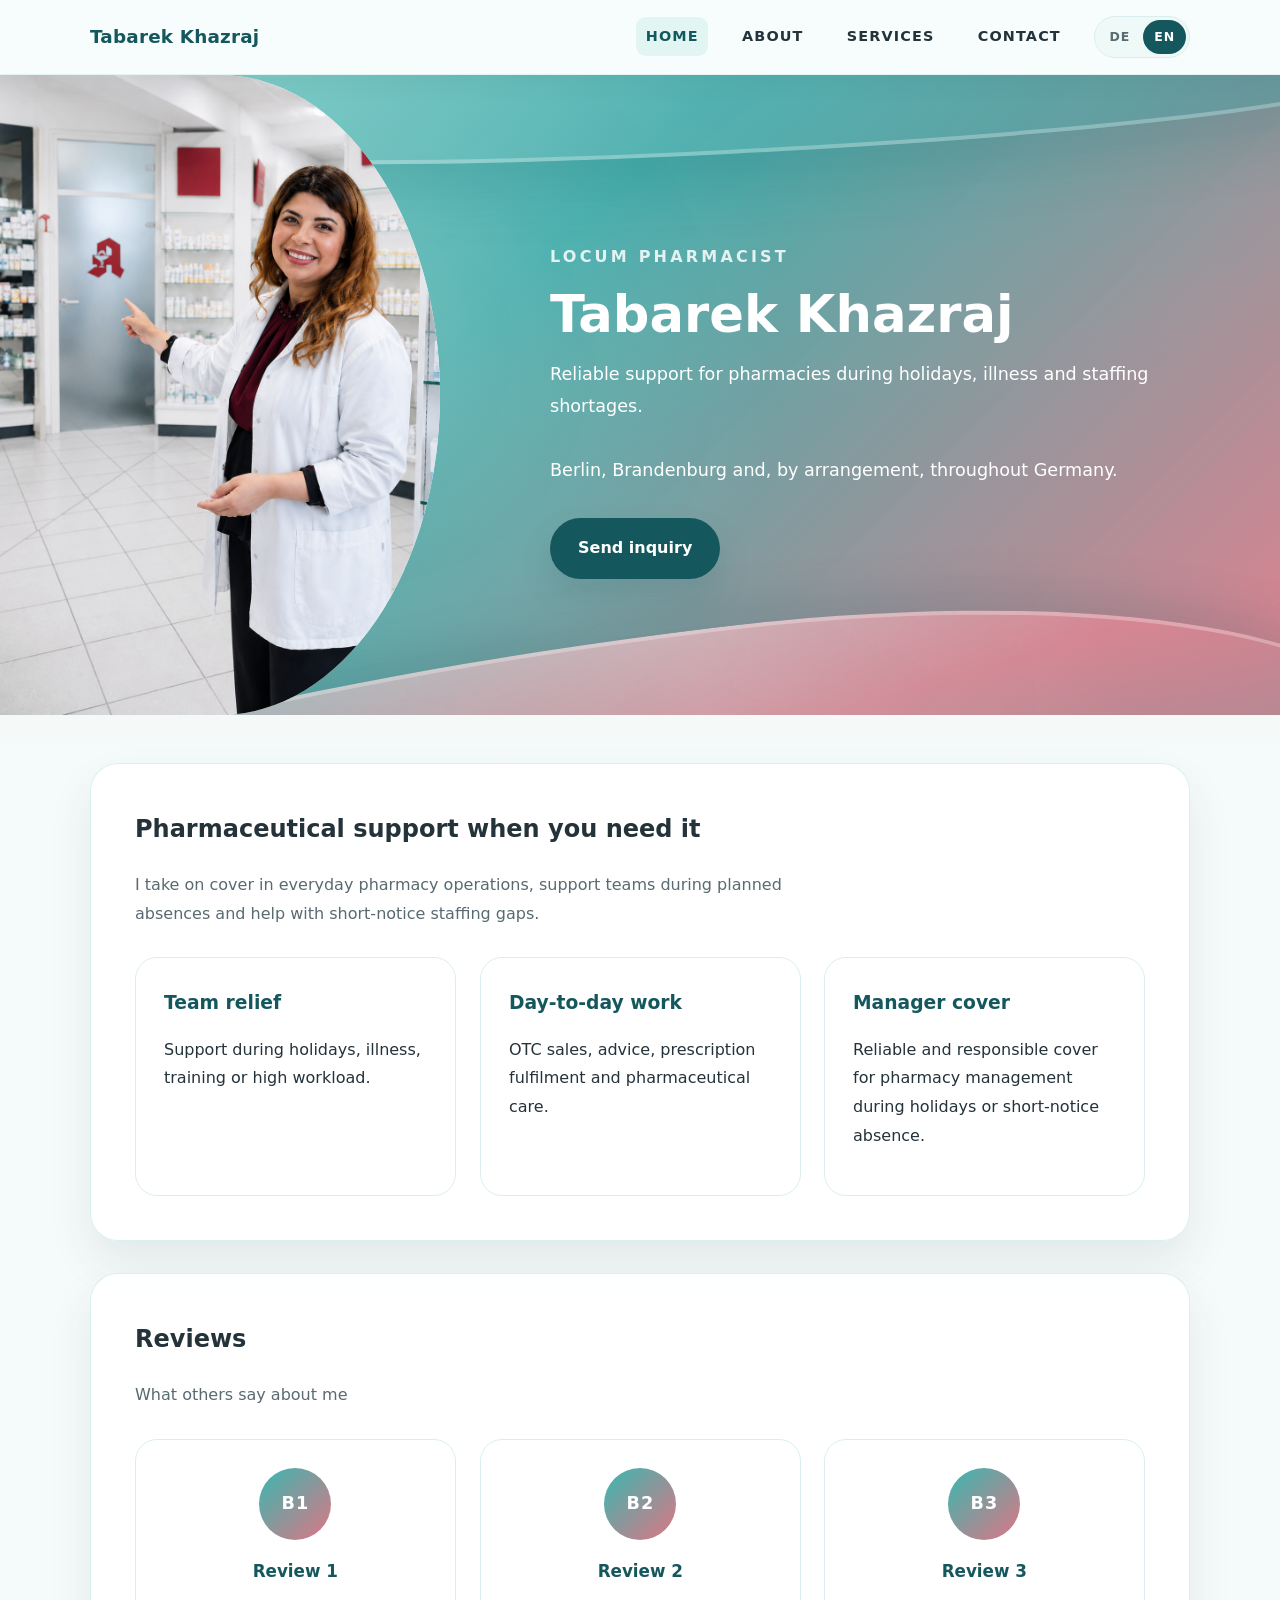
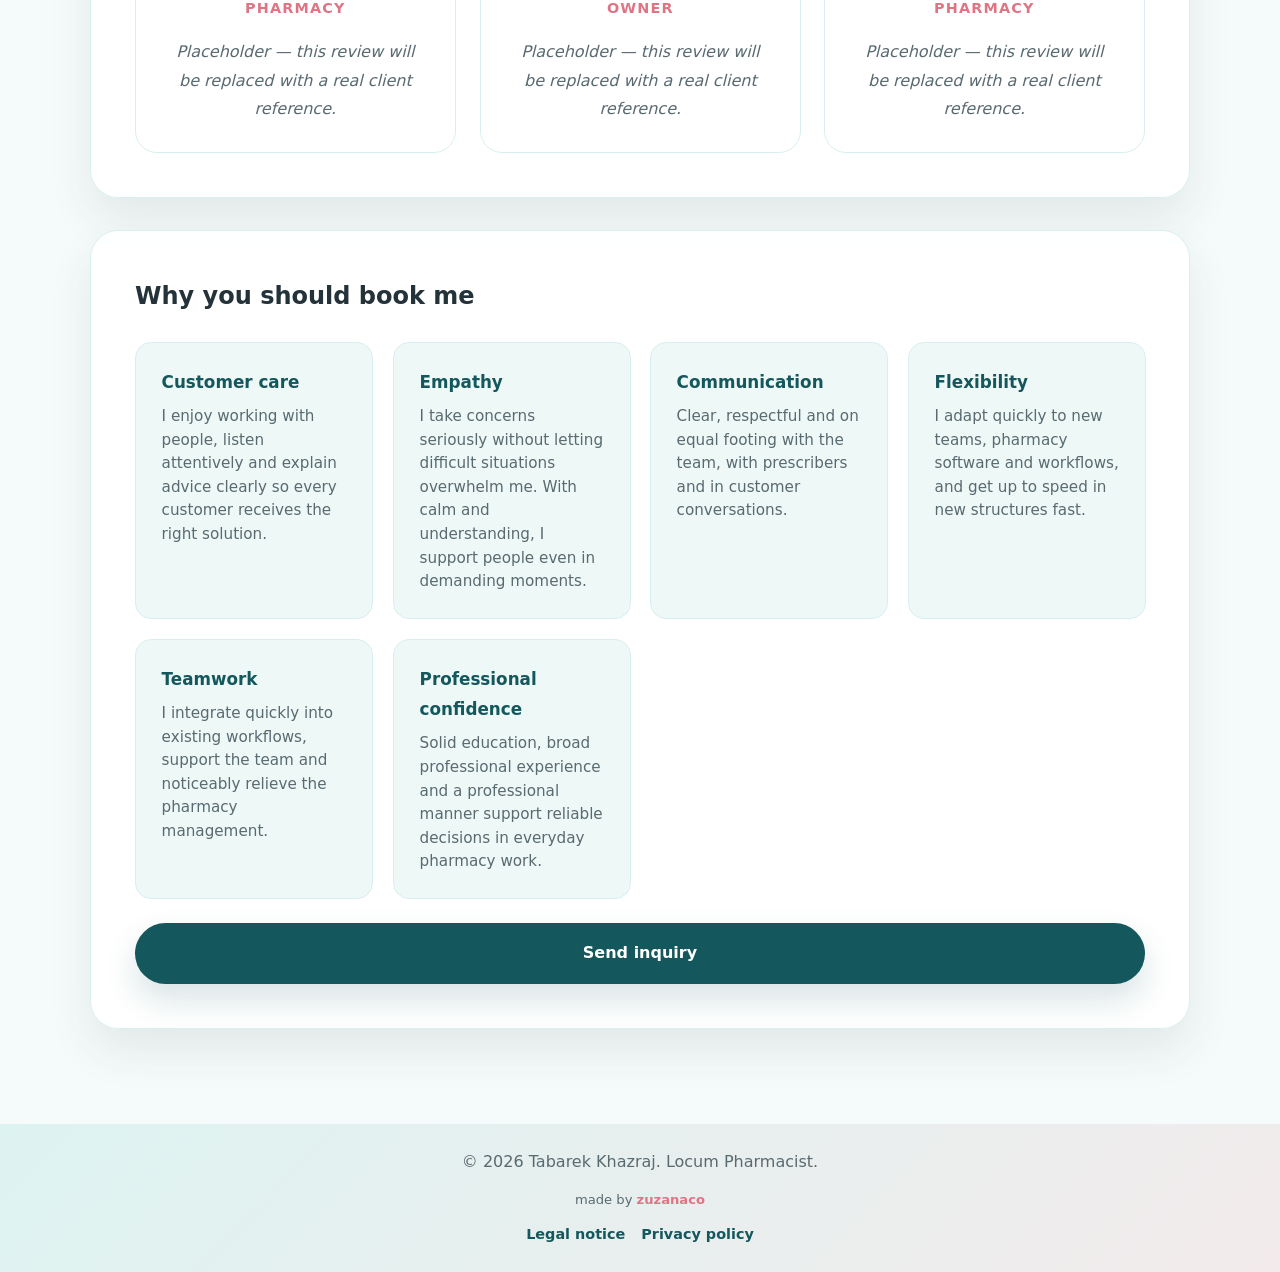
==== index.html @ ab411631 "Animate content and refine services reviews" ====
<!doctype html>
<html lang="de">
  <head>
    <meta charset="utf-8" />
    <meta name="viewport" content="width=device-width,initial-scale=1" />
    <meta
      name="description"
      content="Tabarek Khazraj bietet flexible Vertretungen für Apotheken in Deutschland."
    />
    <title>Tabarek Khazraj — Vertretungs-Apothekerin</title>
    <link rel="stylesheet" href="style.css?v=20260715-review-carousel" />
  </head>
  <body data-page="Home">
    <header class="top-nav">
      <div class="container top-nav__inner">
        <a class="top-nav__brand" href="index.html">Tabarek Khazraj</a>
        <div class="top-nav__menu">
          <input class="top-nav__toggle" type="checkbox" id="site-menu-toggle" />
          <label class="top-nav__menu-button" for="site-menu-toggle" aria-label="Menu">
            <span></span>
            <span></span>
            <span></span>
          </label>
          <div class="top-nav__menu-panel">
            <nav class="top-nav__links" aria-label="Hauptnavigation" data-i18n-attr="aria-label:nav.mainAria">
              <a href="index.html" data-nav="home" aria-current="page" data-i18n="nav.home">Home</a>
              <a href="about.html" data-nav="about" data-i18n="nav.about">Über mich</a>
              <a href="leistungen.html" data-nav="services" data-i18n="nav.services">Leistungen</a>
              <a href="kontakt.html" data-nav="contact" data-i18n="nav.contact">Kontakt</a>
            </nav>
            <div class="lang-switch" role="group" aria-label="Sprache" data-i18n-attr="aria-label:lang.switchAria">
              <button type="button" data-lang="de" aria-pressed="true" data-i18n="lang.de">DE</button>
              <button type="button" data-lang="en" aria-pressed="false" data-i18n="lang.en">EN</button>
            </div>
          </div>
        </div>
      </div>
    </header>

    <header class="hero">
      <figure class="image-slot image-slot--hero">
        <img src="images/talking.png" alt="Tabarek Khazraj" data-i18n-attr="alt:hero.portraitAlt" onerror="this.style.display='none'" />
      </figure>
      <div class="container hero-content">
        <div class="hero-copy">
          <p class="eyebrow" data-i18n="hero.eyebrow">Vertretungsapothekerin</p>
          <h1 data-i18n="hero.title">Tabarek Khazraj</h1>
          <p class="lead" data-i18n="hero.lead">
            Zuverlässige Unterstützung für Apotheken bei Urlaub, Krankheit und
            personellen Engpässen.
          </p>
          <p class="lead" data-i18n="hero.location">Berlin, Brandenburg und nach Vereinbarung deutschlandweit.</p>
          <div class="hero-buttons">
            <a class="button" href="kontakt.html" data-i18n="hero.ctaPrimary">Jetzt anfragen</a>
          </div>
        </div>
      </div>
    </header>

    <section class="container counters" id="counters" aria-label="Kennzahlen" data-i18n-attr="aria-label:counters.label">
      <div class="counter">
        <span class="counter__icon" aria-hidden="true">
          <svg viewBox="0 0 24 24" fill="none" stroke="currentColor" stroke-width="1.6" stroke-linecap="round" stroke-linejoin="round"><circle cx="12" cy="12" r="9"/><path d="M12 7v5l3 2"/></svg>
        </span>
        <span class="counter__value" data-i18n="counters.experienceValue">10+</span>
        <span class="counter__label" data-i18n="counters.experienceLabel">Jahre Berufserfahrung</span>
      </div>
      <div class="counter">
        <span class="counter__icon" aria-hidden="true">
          <svg viewBox="0 0 24 24" fill="none" stroke="currentColor" stroke-width="1.6" stroke-linecap="round" stroke-linejoin="round"><path d="M3 9l1.5-4h15L21 9"/><path d="M3 9v11h18V9"/><path d="M9 9v11"/><path d="M15 9v11"/></svg>
        </span>
        <span class="counter__value" data-i18n="counters.pharmaciesValue">30+</span>
        <span class="counter__label" data-i18n="counters.pharmaciesLabel">Apotheken vertreten</span>
      </div>
      <div class="counter">
        <span class="counter__icon" aria-hidden="true">
          <svg viewBox="0 0 24 24" fill="none" stroke="currentColor" stroke-width="1.6" stroke-linecap="round" stroke-linejoin="round"><path d="M20 14.5A8 8 0 1 1 9.5 4a6 6 0 0 0 10.5 10.5z"/></svg>
        </span>
        <span class="counter__value" data-i18n="counters.emergencyValue">100+</span>
        <span class="counter__label" data-i18n="counters.emergencyLabel">Notdienste</span>
      </div>
      <div class="counter">
        <span class="counter__icon" aria-hidden="true">
          <svg viewBox="0 0 24 24" fill="none" stroke="currentColor" stroke-width="1.6" stroke-linecap="round" stroke-linejoin="round"><circle cx="12" cy="12" r="9"/><path d="M3 12h18"/><path d="M12 3a14 14 0 0 1 0 18"/><path d="M12 3a14 14 0 0 0 0 18"/></svg>
        </span>
        <span class="counter__value" data-i18n="counters.languagesValue">7</span>
        <span class="counter__label" data-i18n="counters.languagesLabel">Sprachen</span>
      </div>
    </section>

    <main>
      <section class="container about" id="profil">
        <h2 data-i18n="about.title">Pharmazeutische Unterstützung, wenn sie gebraucht wird</h2>
        <p class="intro-text" data-i18n="about.intro">
          Ich übernehme Vertretungen im Apothekenalltag, unterstütze Teams bei
          planbaren Abwesenheiten und helfe bei kurzfristigen Engpässen.
        </p>
        <div class="grid">
          <article>
            <h3 data-i18n="about.card1Title">Teamentlastung</h3>
            <p data-i18n="about.card1Body">Unterstützung bei Urlaub, Krankheit, Fortbildung oder hoher Auslastung.</p>
          </article>
          <article>
            <h3 data-i18n="about.card2Title">Tagesgeschäft</h3>
            <p data-i18n="about.card2Body">Handverkauf, Beratung, Rezeptbelieferung und pharmazeutische Betreuung.</p>
          </article>
          <article>
            <h3 data-i18n="about.card3Title">Chefvertretung</h3>
            <p data-i18n="about.card3Body">Zuverlässige und verantwortungsvolle Übernahme der Apothekenleitung bei Urlaub oder kurzfristiger Abwesenheit.</p>
          </article>
        </div>
      </section>

      <section class="container section" id="bewertungen">
        <h2 data-i18n="reviews.title">Bewertungen</h2>
        <p class="intro-text" data-i18n="reviews.lead">Was andere über mich sagen</p>
        <div class="reviews-carousel" data-review-carousel>
          <button class="review-arrow review-arrow--previous" type="button" data-review-previous hidden aria-label="Vorherige Bewertungen" data-i18n-attr="aria-label:reviews.previousAria">&#8592;</button>
          <div class="testimonials-grid" data-review-track role="region" tabindex="0" aria-label="Bewertungen" data-i18n-attr="aria-label:reviews.title">
            <article class="testimonial-card">
              <div class="testimonial-avatar" aria-hidden="true">B1</div>
              <h3 class="testimonial-meta" data-i18n="reviews.b1Name">Bewertung 1</h3>
              <p class="testimonial-role" data-i18n="reviews.b1Role">Apotheke</p>
              <p class="testimonial-quote" data-i18n="reviews.b1Quote">
                Platzhalter — diese Bewertung wird noch durch eine echte
                Kundenreferenz ersetzt.
              </p>
            </article>
            <article class="testimonial-card">
              <div class="testimonial-avatar" aria-hidden="true">B2</div>
              <h3 class="testimonial-meta" data-i18n="reviews.b2Name">Bewertung 2</h3>
              <p class="testimonial-role" data-i18n="reviews.b2Role">Inhaber*in</p>
              <p class="testimonial-quote" data-i18n="reviews.b2Quote">
                Platzhalter — diese Bewertung wird noch durch eine echte
                Kundenreferenz ersetzt.
              </p>
            </article>
            <article class="testimonial-card">
              <div class="testimonial-avatar" aria-hidden="true">B3</div>
              <h3 class="testimonial-meta" data-i18n="reviews.b3Name">Bewertung 3</h3>
              <p class="testimonial-role" data-i18n="reviews.b3Role">Apotheke</p>
              <p class="testimonial-quote" data-i18n="reviews.b3Quote">
                Platzhalter — diese Bewertung wird noch durch eine echte
                Kundenreferenz ersetzt.
              </p>
            </article>
          </div>
          <button class="review-arrow review-arrow--next" type="button" data-review-next hidden aria-label="Nächste Bewertungen" data-i18n-attr="aria-label:reviews.nextAria">&#8594;</button>
        </div>
      </section>

      <section class="container section why-hire" id="weshalb">
        <h2 data-i18n="why.title">Warum Sie mich buchen sollten</h2>
        <div class="why-grid">
          <article class="why-card">
            <h3 data-i18n="why.card1Title">Kundenorientierung</h3>
            <p data-i18n="why.card1Body">Ich arbeite gerne mit Menschen, höre aufmerksam zu und berate verständlich, damit jede Kundin und jeder Kunde die passende Lösung erhält.</p>
          </article>
          <article class="why-card">
            <h3 data-i18n="why.card2Title">Empathie</h3>
            <p data-i18n="why.card2Body">Ich nehme Sorgen ernst, ohne mich von schwierigen Situationen vereinnahmen zu lassen. Mit Ruhe und Verständnis begleite ich Menschen auch in anspruchsvollen Situationen.</p>
          </article>
          <article class="why-card">
            <h3 data-i18n="why.card3Title">Kommunikation</h3>
            <p data-i18n="why.card3Body">Klar, respektvoll und auf Augenhöhe – im Team, gegenüber Ärztinnen und Ärzten sowie im Kundengespräch.</p>
          </article>
          <article class="why-card">
            <h3 data-i18n="why.card4Title">Flexibilität</h3>
            <p data-i18n="why.card4Body">Ich passe mich schnell an neue Teams, Warenwirtschaftssysteme und Arbeitsabläufe an und arbeite mich zügig in neue Strukturen ein.</p>
          </article>
          <article class="why-card">
            <h3 data-i18n="why.card5Title">Teamarbeit</h3>
            <p data-i18n="why.card5Body">Ich füge mich schnell in bestehende Abläufe ein, unterstütze das Team und entlaste die Apothekenleitung spürbar.</p>
          </article>
          <article class="why-card">
            <h3 data-i18n="why.card6Title">Fachliche Sicherheit</h3>
            <p data-i18n="why.card6Body">Fundierte Ausbildung, breite Berufserfahrung und professionelles Auftreten sorgen für verlässliche Entscheidungen im Apothekenalltag.</p>
          </article>
        </div>
        <a class="button" href="kontakt.html" data-i18n="why.cta">Anfrage senden</a>
      </section>
    </main>

    <footer class="footer">
      <div class="container footer-content">
        <p data-i18n="footer.copy">&copy; 2026 Tabarek Khazraj. Vertretungs-Apothekerin.</p>
        <p class="footer-credit">made by <a href="https://zuzanaco.com" target="_blank" rel="noopener">zuzanaco</a></p>
        <nav class="footer-links" aria-label="Rechtliches">
          <a href="impressum.html" data-i18n="footer.impressum">Impressum</a>
          <a href="datenschutz.html" data-i18n="footer.privacy">Datenschutz</a>
        </nav>
      </div>
    </footer>

    <script src="i18n.js?v=20260715-review-carousel"></script>
  </body>
</html>
---- style.css ----
:root {
  color-scheme: light;
  font-family: "Inter", "Avenir Next", system-ui, -apple-system, BlinkMacSystemFont, "Segoe UI", sans-serif;
  --page-bg: #f5fbfa;
  --surface: #ffffff;
  --surface-soft: #edf8f7;
  --surface-warm: #fff4f5;
  --border: #d9eeee;
  --border-warm: #f1cbd1;
  --text: #24323a;
  --muted: #596a70;
  --primary: #38b8b1;
  --primary-dark: #14575c;
  --accent: #df7584;
  --accent-soft: #f8d6dc;
  --shadow: rgba(36, 50, 58, 0.09);
  background: var(--page-bg);
  color: var(--text);
  accent-color: var(--primary);
}

* {
  box-sizing: border-box;
}

body {
  margin: 0;
  line-height: 1.8;
  background:
    linear-gradient(180deg, rgba(111, 207, 200, 0.16) 0, rgba(111, 207, 200, 0.08) 260px, rgba(223, 117, 132, 0.08) 540px, transparent 760px),
    var(--page-bg);
}

a {
  color: var(--accent);
  text-decoration: none;
}

a:hover {
  text-decoration: underline;
}

.container {
  width: min(1100px, calc(100% - 2rem));
  margin: 0 auto;
}

.section-reveal {
  opacity: 0;
  transform: translateY(42px);
  transition:
    opacity 0.72s ease,
    transform 0.72s cubic-bezier(0.22, 1, 0.36, 1);
  transition-delay: var(--reveal-delay, 0ms);
  will-change: opacity, transform;
}

.section-reveal--visible {
  opacity: 1;
  transform: translateY(0);
}

@media (prefers-reduced-motion: reduce) {
  .section-reveal {
    opacity: 1;
    transform: none;
    transition: none;
  }
}

.hero {
  background:
    radial-gradient(circle at 28% 43%, rgba(255, 229, 232, 0.24) 0, rgba(255, 229, 232, 0.08) 22%, transparent 43%),
    linear-gradient(135deg, rgba(110, 205, 198, 0.96) 0%, rgba(50, 167, 164, 0.92) 38%, rgba(223, 117, 132, 0.9) 100%);
  color: white;
  padding: 5rem 0 4rem;
  position: relative;
  overflow: hidden;
  min-height: 640px;
}

.hero::before,
.hero::after {
  content: "";
  position: absolute;
  left: -9%;
  right: -9%;
  pointer-events: none;
  z-index: 0;
}

.hero::before {
  top: -35%;
  height: 48%;
  border-radius: 0 0 55% 45% / 0 0 20% 24%;
  background: linear-gradient(145deg, rgba(187, 235, 231, 0.5), rgba(35, 138, 143, 0.38));
  box-shadow: inset 0 -4px 0 rgba(255, 255, 255, 0.28), 0 28px 58px rgba(20, 87, 92, 0.16);
  transform: rotate(-2deg);
}

.hero::after {
  bottom: -40%;
  height: 52%;
  border-radius: 56% 44% 0 0 / 38% 54% 0 0;
  background:
    linear-gradient(170deg, rgba(255, 233, 235, 0.46), rgba(228, 130, 144, 0.58) 45%, rgba(45, 157, 156, 0.58)),
    linear-gradient(90deg, transparent 0 20%, rgba(255, 255, 255, 0.28) 55%, transparent 82%);
  box-shadow: inset 0 4px 0 rgba(255, 255, 255, 0.28), 0 -22px 42px rgba(20, 87, 92, 0.16);
  transform: rotate(-7deg);
}

.hero-content {
  position: relative;
  z-index: 2;
  display: grid;
  gap: 2.5rem;
  align-items: center;
  min-height: calc(640px - 9rem);
  padding-left: 460px;
}

.hero-copy {
  max-width: 640px;
}

.hero .eyebrow {
  text-transform: uppercase;
  letter-spacing: 0.2em;
  color: rgba(255, 255, 255, 0.84);
  margin-bottom: 1rem;
  font-weight: 700;
}

.hero h1 {
  font-size: clamp(3rem, 4vw, 4.5rem);
  margin: 0 0 1rem;
  line-height: 1.05;
}

.hero .lead {
  font-size: 1.1rem;
  max-width: 56ch;
  margin-bottom: 2rem;
}

.hero-buttons {
  display: flex;
  gap: 1rem;
  flex-wrap: wrap;
}

.button {
  appearance: none;
  border: 0;
  display: inline-flex;
  align-items: center;
  justify-content: center;
  gap: 0.5rem;
  padding: 1rem 1.75rem;
  border-radius: 999px;
  background: var(--primary-dark);
  color: #ffffff;
  font: inherit;
  font-weight: 700;
  cursor: pointer;
  box-shadow: 0 16px 32px rgba(20, 87, 92, 0.16);
  transition: background-color 0.2s ease, border-color 0.2s ease, color 0.2s ease, box-shadow 0.2s ease, transform 0.2s ease;
}

.button:hover,
.button:focus-visible {
  background: var(--accent);
  color: #ffffff;
  text-decoration: none;
  box-shadow: 0 18px 36px rgba(223, 117, 132, 0.28);
  transform: translateY(-1px);
}

.button-alt {
  background: rgba(255, 255, 255, 0.15);
  color: #ffffff;
  border: 1px solid rgba(255, 255, 255, 0.22);
}

.button-alt:hover,
.button-alt:focus-visible {
  background: var(--accent);
  border-color: rgba(255, 255, 255, 0.5);
  color: #ffffff;
}

main {
  padding: 3rem 0 4rem;
}

.section,
.about {
  background: rgba(255, 255, 255, 0.92);
  border: 1px solid rgba(217, 238, 238, 0.9);
  border-radius: 28px;
  padding: 2.75rem;
  margin-bottom: 2rem;
  box-shadow: 0 22px 45px var(--shadow);
}

.section h2,
.about h2 {
  margin-top: 0;
  text-align: left;
}

.intro-text {
  max-width: 68ch;
  color: var(--muted);
  margin-bottom: 1.8rem;
}

.grid {
  display: grid;
  gap: 1.5rem;
  grid-template-columns: repeat(auto-fit, minmax(220px, 1fr));
}

article {
  padding: 1.75rem;
  border-radius: 22px;
  background: var(--surface);
  border: 1px solid var(--border);
}

article h3 {
  margin-top: 0;
  margin-bottom: 0.8rem;
  color: var(--primary-dark);
}

.regions {
  display: grid;
  gap: 1.5rem;
  grid-template-columns: repeat(auto-fit, minmax(260px, 1fr));
}

ul {
  padding-left: 1.25rem;
  margin: 0.8rem 0 0;
  color: var(--muted);
}

li {
  margin-bottom: 0.65rem;
}

.contact-grid {
  display: grid;
  gap: 1rem;
  grid-template-columns: repeat(auto-fit, minmax(210px, 1fr));
  margin-top: 1.5rem;
}

.contact-grid div {
  padding: 1.4rem;
  border-radius: 18px;
  background: var(--surface-warm);
  border: 1px solid var(--border-warm);
}

.contact-grid strong {
  display: block;
  margin-bottom: 0.6rem;
  color: var(--primary-dark);
}

.contact-cards {
  display: grid;
  gap: 1.5rem;
  grid-template-columns: minmax(0, 1.1fr) minmax(0, 0.9fr);
  margin-top: 1.8rem;
  align-items: start;
}

.contact-card {
  display: flex;
  flex-direction: column;
  padding: 2rem;
  border-radius: 24px;
  background: var(--surface);
  border: 1px solid var(--border);
}

.contact-card h2 {
  margin: 0 0 0.5rem;
  color: var(--primary-dark);
  font-size: 1.4rem;
  letter-spacing: -0.01em;
}

.contact-card__lead {
  margin: 0 0 1.25rem;
  color: var(--muted);
  font-size: 0.95rem;
  line-height: 1.5;
}

.contact-card--email {
  align-self: start;
  justify-content: flex-start;
  padding: 0;
  background: transparent;
  border: 0;
}

.contact-card--email h2 {
  margin-bottom: 1rem;
}

.contact-side {
  display: flex;
  flex-direction: column;
  gap: 1rem;
}

.contact-detail {
  display: grid;
  grid-template-columns: auto minmax(0, 1fr) auto;
  align-items: center;
  gap: 0.9rem;
  margin-top: 1rem;
  padding: 1rem 1.2rem;
  border-radius: 20px;
  background: rgba(237, 248, 247, 0.88);
  border: 1px solid rgba(111, 207, 200, 0.45);
}

.contact-detail__icon {
  display: inline-flex;
  align-items: center;
  justify-content: center;
  width: 3rem;
  height: 3rem;
  border-radius: 50%;
  color: var(--primary-dark);
  background: rgba(237, 248, 247, 0.8);
  border: 1px solid rgba(111, 207, 200, 0.65);
  flex: 0 0 auto;
}

.contact-detail__icon svg {
  width: 1.4rem;
  height: 1.4rem;
}

.contact-detail__content {
  min-width: 0;
  flex: 1;
}

.contact-detail .contact-card__lead {
  margin: 0 0 0.1rem;
  color: var(--muted);
  font-size: 0.85rem;
  line-height: 1.3;
}

.contact-copy__value {
  display: block;
  min-width: 0;
  font-weight: 700;
  color: var(--primary-dark);
  word-break: break-all;
  text-decoration: none;
  font-size: 1rem;
  line-height: 1.25;
  letter-spacing: 0.02em;
}

.contact-copy__value:hover {
  color: var(--accent);
  text-decoration: none;
}

.copy-btn {
  display: inline-flex;
  align-items: center;
  justify-content: center;
  gap: 0.4rem;
  min-width: 5rem;
  padding: 0.65rem 1rem;
  border: 0;
  border-radius: 14px;
  background: var(--primary-dark);
  color: #ffffff;
  font: inherit;
  font-size: 0.88rem;
  font-weight: 700;
  cursor: pointer;
  transition: background 0.15s ease, transform 0.15s ease;
  flex-shrink: 0;
}

.copy-btn:hover {
  background: var(--accent);
}

.copy-btn:active {
  transform: scale(0.96);
}

.copy-btn svg {
  width: 16px;
  height: 16px;
}

.copy-btn__label {
  white-space: nowrap;
}

.copy-feedback {
  margin: 0.75rem 0 0;
  color: var(--accent);
  font-size: 0.88rem;
  font-weight: 600;
  opacity: 0;
  transition: opacity 0.2s ease;
  min-height: 1.2em;
}

.copy-feedback--show {
  opacity: 1;
}

.contact-form {
  display: grid;
  gap: 1rem;
}

.contact-card .contact-form {
  background: transparent;
  border: 0;
  padding: 0;
}

.form-row {
  display: grid;
  gap: 0.5rem;
}

.form-row-split {
  display: grid;
  gap: 1rem;
  grid-template-columns: repeat(2, minmax(0, 1fr));
}

label,
legend {
  font-weight: 700;
  color: var(--primary-dark);
  font-size: 0.92rem;
}

input,
textarea {
  width: 100%;
  padding: 0.95rem 1rem;
  border: 1px solid var(--border);
  border-radius: 14px;
  font: inherit;
  color: var(--text);
  background: var(--surface);
}

input:focus,
textarea:focus {
  outline: none;
  border-color: var(--accent);
  box-shadow: 0 0 0 4px rgba(223, 117, 132, 0.15);
}

textarea {
  min-height: 160px;
  resize: vertical;
}

.form-fieldset {
  display: grid;
  gap: 0.65rem;
  padding: 0;
  margin: 0;
  border: 0;
  background: none;
}

.form-fieldset legend {
  margin-bottom: 0.5rem;
}

.radio-label {
  display: flex;
  align-items: center;
  justify-content: flex-start;
  gap: 0.7rem;
  width: 100%;
  padding: 0.75rem 0.9rem;
  border: 1px solid var(--border);
  border-radius: 14px;
  background: var(--surface);
  font-weight: 600;
  text-align: left;
  cursor: pointer;
}

.radio-label input {
  width: auto;
  flex: 0 0 auto;
  margin: 0;
  accent-color: var(--primary);
}

.radio-label:has(input:checked) {
  border-color: var(--primary);
  background: var(--surface-soft);
}

.form-note {
  margin: 0;
  color: var(--muted);
  font-size: 0.98rem;
}

@media (max-width: 900px) {
  .contact-layout {
    grid-template-columns: 1fr;
  }
}

.footer {
  padding: 1.5rem 0;
  background: linear-gradient(135deg, rgba(111, 207, 200, 0.18), rgba(223, 117, 132, 0.12));
}

/* Counters section is V2-only; hide it in V1 so the markup
   can stay shared. */
.counters {
  display: none;
}

.footer-content {
  display: flex;
  flex-direction: column;
  gap: 0.65rem;
  justify-content: center;
  align-items: center;
  text-align: center;
  color: var(--muted);
}

.footer-content p {
  margin: 0;
}

.footer-credit {
  font-size: 0.82rem;
}

.footer-credit a {
  color: var(--accent);
  font-weight: 800;
}

.footer-links {
  display: inline-flex;
  gap: 1rem;
  flex-wrap: wrap;
  justify-content: center;
  font-size: 0.9rem;
}

.footer-links a {
  color: var(--primary-dark);
  font-weight: 700;
}

.legal-section {
  display: grid;
  gap: 1.6rem;
}

.legal-section h2 {
  margin: 0;
  color: var(--primary-dark);
  font-size: 1.35rem;
}

.legal-section h3 {
  margin: 0 0 0.35rem;
  color: var(--primary-dark);
  font-size: 1.05rem;
}

.legal-section p,
.legal-section li {
  color: var(--muted);
}

.legal-section p {
  margin: 0.35rem 0 0;
}

.legal-section ul {
  margin-top: 0.5rem;
}

.legal-updated {
  color: var(--muted);
  font-size: 0.95rem;
}

@media (max-width: 640px) {
  .hero {
    padding: 3.5rem 0 3rem;
  }

  .form-row-split {
    grid-template-columns: 1fr;
  }

  .button {
    width: 100%;
    text-align: center;
  }

  .contact-detail {
    grid-template-columns: auto minmax(0, 1fr);
    padding: 1rem;
    border-radius: 18px;
  }

  .contact-detail .copy-btn {
    grid-column: 2;
    justify-self: start;
    min-width: 5rem;
  }

  .contact-detail__icon {
    width: 3rem;
    height: 3rem;
  }

  .contact-detail__icon svg {
    width: 1.4rem;
    height: 1.4rem;
  }
}

.top-nav {
  background: rgba(255, 255, 255, 0.72);
  border-bottom: 1px solid rgba(217, 238, 238, 0.7);
  position: sticky;
  top: 0;
  z-index: 10;
  box-shadow: 0 8px 24px rgba(36, 50, 58, 0.06);
  backdrop-filter: blur(18px);
  -webkit-backdrop-filter: blur(18px);
}

.top-nav__inner {
  display: flex;
  align-items: center;
  justify-content: space-between;
  padding: 1rem 0;
  gap: 1.5rem;
}

.top-nav__brand {
  font-weight: 800;
  color: var(--primary-dark);
  font-size: 1.15rem;
  letter-spacing: 0.01em;
}

.top-nav__brand:hover {
  text-decoration: none;
  color: var(--accent);
}

.top-nav__links {
  display: flex;
  gap: 1.5rem;
  flex-wrap: wrap;
}

.top-nav__links a {
  color: var(--text);
  font-weight: 600;
  text-transform: uppercase;
  font-size: 0.9rem;
  letter-spacing: 0.08em;
  padding: 0.4rem 0.6rem;
  border-radius: 10px;
}

.top-nav__links a:hover {
  text-decoration: none;
  color: var(--accent);
}

.top-nav__links a[aria-current="page"] {
  color: var(--primary-dark);
  background: rgba(111, 207, 200, 0.16);
}

.top-nav__menu {
  display: flex;
  align-items: center;
}

.top-nav__toggle {
  position: absolute;
  inline-size: 1px;
  block-size: 1px;
  opacity: 0;
  pointer-events: none;
}

.top-nav__menu-button {
  display: none;
}

.top-nav__menu-panel {
  display: flex;
  align-items: center;
  gap: 1.5rem;
}

.page-header {
  padding: 3rem 0 1rem;
}

body[data-page="About"] .page-header {
  padding-bottom: 0.35rem;
}

body[data-page="About"] main {
  padding-top: 1.25rem;
}

.page-header h1 {
  font-size: clamp(2.4rem, 3.4vw, 3.4rem);
  color: var(--primary-dark);
  margin: 0 0 1rem;
  line-height: 1.1;
}

.page-header .intro-text {
  margin-bottom: 0;
}

.reviews-carousel {
  position: relative;
  margin-top: 1.5rem;
}

.testimonials-grid {
  display: grid;
  grid-auto-flow: column;
  grid-auto-columns: calc((100% - 3rem) / 3);
  gap: 1.5rem;
  overflow-x: auto;
  overscroll-behavior-inline: contain;
  scroll-behavior: smooth;
  scroll-snap-type: inline mandatory;
  scrollbar-width: none;
}

.testimonials-grid::-webkit-scrollbar {
  display: none;
}

.review-arrow {
  position: absolute;
  top: 50%;
  z-index: 5;
  display: inline-flex;
  align-items: center;
  justify-content: center;
  width: 2.75rem;
  height: 2.75rem;
  padding: 0;
  border: 0;
  border-radius: 50%;
  background: var(--primary-dark);
  box-shadow: 0 8px 22px rgba(20, 87, 92, 0.2);
  color: #ffffff;
  font: inherit;
  font-size: 1.25rem;
  line-height: 1;
  cursor: pointer;
  translate: 0 -50%;
  transition: background 0.18s ease, opacity 0.18s ease, scale 0.18s ease;
}

.review-arrow--previous {
  left: -1.4rem;
}

.review-arrow--next {
  right: -1.4rem;
}

.review-arrow:hover:not(:disabled) {
  background: var(--accent);
  scale: 1.06;
}

.review-arrow:disabled {
  cursor: default;
  opacity: 0.32;
}

.review-arrow[hidden] {
  display: none;
}

.testimonial-card {
  padding: 1.75rem;
  border-radius: 22px;
  background: var(--surface);
  border: 1px solid var(--border);
  display: flex;
  flex-direction: column;
  align-items: center;
  text-align: center;
  gap: 0.6rem;
  scroll-snap-align: start;
}

@media (max-width: 900px) {
  .testimonials-grid {
    grid-auto-columns: calc((100% - 1.5rem) / 2);
  }
}

@media (max-width: 640px) {
  .testimonials-grid {
    grid-auto-columns: 100%;
  }
}

.testimonial-avatar {
  width: 72px;
  height: 72px;
  border-radius: 50%;
  background: linear-gradient(135deg, var(--primary) 0%, var(--accent) 100%);
  color: #ffffff;
  display: flex;
  flex-direction: column;
  align-items: center;
  justify-content: center;
  font-weight: 800;
  font-size: 1.1rem;
  letter-spacing: 0.05em;
  margin-bottom: 0.4rem;
}

.testimonial-meta {
  margin: 0;
  font-size: 1.05rem;
  color: var(--primary-dark);
}

.testimonial-role {
  margin: 0;
  color: var(--accent);
  font-weight: 600;
  font-size: 0.9rem;
  text-transform: uppercase;
  letter-spacing: 0.08em;
}

.testimonial-quote {
  margin: 0.4rem 0 0;
  color: var(--muted);
  font-style: italic;
}

.why-hire {
  text-align: center;
}

.why-hire p {
  max-width: 68ch;
  color: var(--muted);
  margin-bottom: 1.2rem;
}

.why-hire .why-grid,
.why-hire .why-card {
  text-align: left;
}

.why-hire .button {
  display: block;
  margin: 1.5rem auto 0;
}

.service-grid {
  display: grid;
  gap: 1.25rem;
  grid-template-columns: repeat(auto-fit, minmax(240px, 1fr));
}

.experience-list {
  display: grid;
  grid-template-columns: repeat(2, minmax(0, 1fr));
  gap: 0.8rem;
  width: 100%;
  margin: 0;
  padding: 0;
  list-style: none;
}

.experience-list li {
  display: flex;
  align-items: center;
  min-height: 4rem;
  margin: 0;
  padding: 0.9rem 1.25rem;
  border: 1px solid var(--border);
  border-radius: 16px;
  background: var(--surface-soft);
  color: var(--primary-dark);
  font-size: 1rem;
  font-weight: 700;
  line-height: 1.45;
}

.experience-list li:last-child:nth-child(odd) {
  grid-column: 1 / -1;
}

.stagger-item {
  opacity: 0;
  translate: 0 14px;
  scale: 0.985;
  transition:
    opacity 0.5s ease,
    translate 0.62s cubic-bezier(0.22, 1, 0.36, 1),
    scale 0.62s cubic-bezier(0.22, 1, 0.36, 1),
    filter 0.24s ease;
  transition-delay: var(--item-reveal-delay, 0ms);
  will-change: opacity, translate, scale;
}

.stagger-group--visible .stagger-item {
  opacity: 1;
  translate: 0 0;
  scale: 1;
}

@media (max-width: 760px) {
  .experience-list {
    grid-template-columns: 1fr;
  }
}

@media (prefers-reduced-motion: reduce) {
  .stagger-item {
    opacity: 1;
    translate: none;
    scale: none;
    transition: none;
  }
}

.service-card {
  position: relative;
  overflow: hidden;
  padding: 1.5rem 1.5rem 1.6rem;
  border-radius: 18px;
  background: var(--surface);
  border: 1px solid rgba(223, 117, 132, 0.24);
  padding-top: 1.5rem;
}

.service-card::before {
  content: "";
  position: absolute;
  top: 0;
  left: 0;
  right: 0;
  height: 4px;
  background: linear-gradient(90deg, var(--primary), var(--accent));
}

.service-card h3 {
  margin: 0 0 0.5rem;
  color: var(--primary-dark);
  font-size: 1.1rem;
}

.service-card p {
  margin: 0;
  color: var(--muted);
}

.why-grid {
  display: grid;
  gap: 1.25rem;
  grid-template-columns: repeat(auto-fit, minmax(220px, 1fr));
  margin-top: 1.5rem;
}

.why-card {
  padding: 1.5rem 1.6rem;
  border-radius: 16px;
  background: var(--surface-soft);
  border: 1px solid var(--border);
}

.why-card h3 {
  margin: 0 0 0.5rem;
  color: var(--primary-dark);
  font-size: 1.05rem;
}

.why-card p {
  margin: 0;
  color: var(--muted);
  font-size: 0.95rem;
  line-height: 1.55;
}

.service-card__badge {
  position: absolute;
  top: 0.9rem;
  right: 0.9rem;
  font-size: 0.7rem;
  font-weight: 700;
  text-transform: uppercase;
  letter-spacing: 0.08em;
  color: var(--accent);
  background: var(--surface-warm);
  border: 1px solid var(--border-warm);
  padding: 0.25rem 0.55rem;
  border-radius: 999px;
}

#software-skills {
  position: relative;
  overflow: hidden;
  isolation: isolate;
  background: rgba(255, 255, 255, 0.48);
  padding: 1.25rem 1rem;
}

#software-skills::before {
  content: "";
  position: absolute;
  inset: -2rem;
  z-index: 0;
  background: url("images/software.png") center / cover no-repeat;
  filter: blur(8px) saturate(1.05);
  opacity: 0.72;
  transform: scale(1.05);
  pointer-events: none;
}

#software-skills::after {
  content: "";
  position: absolute;
  inset: 0;
  z-index: 0;
  background:
    radial-gradient(circle at 50% 48%, rgba(255, 255, 255, 0.08), rgba(255, 255, 255, 0.28) 58%, rgba(255, 255, 255, 0.48) 100%),
    linear-gradient(135deg, rgba(237, 248, 247, 0.12), rgba(255, 235, 239, 0.1));
  pointer-events: none;
}

#software-skills > * {
  position: relative;
  z-index: 1;
}

.software-grid {
  --orbit-scale: 0.78;
  --orbit-x-scale: 1.55;
  --orbit-y-scale: 0.62;
  --software-center-y: 44%;
  list-style: none;
  padding: 0;
  margin: 1rem auto 0;
  position: relative;
  width: min(880px, 100%);
  min-height: 520px;
  isolation: isolate;
}

.software-grid::before,
.software-grid::after {
  content: "";
  position: absolute;
  left: 50%;
  top: var(--software-center-y);
  border-radius: 50%;
  transform: translate(-50%, -50%);
  pointer-events: none;
}

.software-grid::before {
  content: none;
}

.software-grid::after {
  content: "Rx";
  width: 4.75rem;
  aspect-ratio: 1;
  z-index: 6;
  display: flex;
  align-items: center;
  justify-content: center;
  background: linear-gradient(145deg, #ffd6df 0%, #f5a9ba 100%);
  border: 1px solid rgba(255, 255, 255, 0.96);
  box-shadow:
    0 0 30px rgba(255, 234, 238, 0.88),
    0 18px 38px rgba(159, 61, 85, 0.18),
    inset 0 0 0 1px rgba(255, 255, 255, 0.72);
  color: #9f3d55;
  font-family: "JetBrains Mono", "SFMono-Regular", Menlo, Consolas, monospace;
  font-size: 1.2rem;
  font-weight: 800;
  letter-spacing: 0;
}

.software-card {
  --angle: 0deg;
  --radius: 190px;
  --bubble-size: clamp(4.9rem, 7vw, 5.6rem);
  position: absolute;
  left: 50%;
  top: var(--software-center-y);
  display: flex;
  flex-direction: column;
  align-items: center;
  justify-content: center;
  width: var(--bubble-size);
  aspect-ratio: 1;
  padding: 0.55rem;
  border-radius: 50%;
  background: radial-gradient(circle at 35% 28%, rgba(255, 255, 255, 0.94), rgba(255, 255, 255, 0.58) 58%, rgba(237, 248, 247, 0.48));
  border: 1px solid rgba(255, 255, 255, 0.9);
  font-family: "JetBrains Mono", "SFMono-Regular", Menlo, Consolas, monospace;
  font-size: 0.65rem;
  line-height: 1.18;
  color: var(--primary-dark);
  text-align: center;
  overflow-wrap: normal;
  word-break: normal;
  hyphens: manual;
  overflow: visible;
  margin: 0;
  box-shadow:
    0 0 0 5px rgba(255, 255, 255, 0.26),
    0 0 26px rgba(255, 255, 255, 0.7),
    0 16px 36px rgba(20, 87, 92, 0.12),
    inset 0 0 0 1px rgba(56, 184, 177, 0.12);
  transform:
    translate(-50%, -50%)
    translate(
      var(--x, calc(cos(var(--angle)) * var(--radius) * var(--orbit-scale) * var(--orbit-x-scale))),
      var(--y, calc(sin(var(--angle)) * var(--radius) * var(--orbit-scale) * var(--orbit-y-scale)))
    );
  z-index: 3;
  backdrop-filter: blur(4px);
  -webkit-backdrop-filter: blur(4px);
}

.software-card span {
  display: block;
}

@media (hover: hover) and (pointer: fine) {
  .software-card:hover {
    scale: 1.045;
    filter: brightness(1.03) drop-shadow(0 10px 12px rgba(20, 87, 92, 0.16));
    z-index: 10;
  }
}

@media (prefers-reduced-motion: reduce) {
  .software-card:hover {
    scale: 1;
    filter: none;
  }
}

.software-card--cv {
  --radius: 300px;
  --bubble-size: clamp(5.9rem, 8.5vw, 6.8rem);
  background: radial-gradient(circle at 35% 28%, rgba(255, 255, 255, 0.95), rgba(255, 232, 237, 0.78) 54%, rgba(248, 196, 207, 0.68));
  border-color: rgba(255, 255, 255, 0.96);
  color: #9f3d55;
  box-shadow:
    0 0 0 6px rgba(255, 255, 255, 0.32),
    0 0 34px rgba(255, 234, 238, 0.9),
    0 20px 46px rgba(159, 61, 85, 0.2),
    inset 0 0 0 1px rgba(255, 255, 255, 0.78);
  font-size: 0.74rem;
  font-weight: 700;
  z-index: 5;
}

.software-card::before {
  content: none;
}

.software-lines {
  position: absolute;
  inset: 0;
  z-index: 2;
  width: 100%;
  height: 100%;
  overflow: visible;
  pointer-events: none;
}

.software-lines line {
  stroke: rgba(159, 61, 85, 0.34);
  stroke-width: 1;
  stroke-linecap: round;
  filter: drop-shadow(0 0 5px rgba(255, 255, 255, 0.75));
}

.software-card:nth-of-type(1) {
  --x: 160px;
  --y: -118px;
}

.software-card:nth-of-type(2) {
  --x: 110px;
  --y: -15px;
}

.software-card:nth-of-type(3) {
  --x: 170px;
  --y: 98px;
}

.software-card:nth-of-type(4) {
  --x: 290px;
  --y: 128px;
}

.software-card:nth-of-type(5) {
  --x: 210px;
  --y: 250px;
  --bubble-size: clamp(5.8rem, 8vw, 6.4rem);
}

.software-card:nth-of-type(6) {
  --x: -138px;
  --y: 184px;
}

.software-card:nth-of-type(7) {
  --x: -26px;
  --y: 198px;
}

.software-card:nth-of-type(8) {
  --x: -75px;
  --y: 72px;
}

.software-card:nth-of-type(9) {
  --x: -260px;
  --y: 108px;
}

.software-card:nth-of-type(10) {
  --x: -276px;
  --y: -42px;
}

.software-card:nth-of-type(11) {
  --x: -175px;
  --y: 8px;
}

.software-card:nth-of-type(12) {
  --x: -88px;
  --y: -116px;
}

.software-card:nth-of-type(13) {
  --x: 280px;
  --y: -38px;
}

@media (max-width: 900px) {
  .software-grid {
    --orbit-scale: 0.78;
    --orbit-x-scale: 1.55;
    --orbit-y-scale: 0.62;
    --software-center-y: 44%;
    min-height: 520px;
  }

  .software-card:nth-of-type(1) {
    --x: 160px;
    --y: -118px;
  }

  .software-card:nth-of-type(2) {
    --x: 110px;
    --y: -15px;
  }

  .software-card:nth-of-type(3) {
    --x: 170px;
    --y: 98px;
  }

  .software-card:nth-of-type(4) {
    --x: 290px;
    --y: 128px;
  }

  .software-card:nth-of-type(5) {
    --x: 210px;
    --y: 250px;
    --bubble-size: clamp(5.8rem, 8vw, 6.4rem);
  }

  .software-card:nth-of-type(6) {
    --x: -138px;
    --y: 184px;
  }

  .software-card:nth-of-type(7) {
    --x: -26px;
    --y: 198px;
  }

  .software-card:nth-of-type(8) {
    --x: -75px;
    --y: 72px;
  }

  .software-card:nth-of-type(9) {
    --x: -260px;
    --y: 108px;
  }

  .software-card:nth-of-type(10) {
    --x: -276px;
    --y: -42px;
  }

  .software-card:nth-of-type(11) {
    --x: -158px;
    --y: 20px;
  }

  .software-card:nth-of-type(12) {
    --x: -88px;
    --y: -116px;
  }

  .software-card:nth-of-type(13) {
    --x: 280px;
    --y: -38px;
  }
}

@media (max-width: 760px) {
  #software-skills::before {
    opacity: 0.58;
    filter: blur(10px) saturate(1);
  }

  .software-grid {
    display: grid;
    grid-template-columns: repeat(2, minmax(0, 1fr));
    gap: 0.8rem;
    width: 100%;
    min-height: 0;
    margin-top: 1.5rem;
  }

  .software-grid::before,
  .software-grid::after {
    display: none;
  }

  .software-lines {
    display: none;
  }

  .software-card {
    position: relative;
    left: auto;
    top: auto;
    width: 100%;
    max-width: 9rem;
    justify-self: center;
    padding: 0.85rem 0.7rem;
    transform: none;
  }

  .software-card::before {
    display: none;
  }

  .top-nav__inner {
    position: relative;
    gap: 1rem;
    padding: 0.85rem 0;
  }

  .top-nav__brand {
    font-size: 1.05rem;
  }

  .top-nav__menu {
    margin-left: auto;
  }

  .top-nav__menu-button {
    display: inline-flex;
    width: 44px;
    height: 44px;
    align-items: center;
    justify-content: center;
    flex-direction: column;
    gap: 5px;
    border: 1px solid var(--border);
    border-radius: 999px;
    background: #ffffff;
    cursor: pointer;
  }

  .top-nav__menu-button span {
    display: block;
    width: 18px;
    height: 2px;
    border-radius: 999px;
    background: var(--primary-dark);
    transition: transform 0.2s ease, opacity 0.2s ease;
  }

  .top-nav__toggle:focus-visible + .top-nav__menu-button {
    outline: 3px solid rgba(223, 117, 132, 0.35);
    outline-offset: 3px;
  }

  .top-nav__toggle:checked + .top-nav__menu-button span:nth-child(1) {
    transform: translateY(7px) rotate(45deg);
  }

  .top-nav__toggle:checked + .top-nav__menu-button span:nth-child(2) {
    opacity: 0;
  }

  .top-nav__toggle:checked + .top-nav__menu-button span:nth-child(3) {
    transform: translateY(-7px) rotate(-45deg);
  }

  .top-nav__menu-panel {
    display: none;
    position: absolute;
    top: calc(100% + 0.35rem);
    left: 0;
    right: 0;
    z-index: 20;
    gap: 0.9rem;
    padding: 1rem;
    border: 1px solid rgba(165, 203, 203, 0.95);
    border-radius: 16px;
    background: #ffffff;
    box-shadow: 0 20px 42px rgba(36, 50, 58, 0.2);
  }

  .top-nav__toggle:checked ~ .top-nav__menu-panel {
    display: grid;
  }

  .top-nav__links {
    width: 100%;
    flex-direction: column;
    gap: 0.35rem;
  }

  .top-nav__links a {
    width: 100%;
    padding: 0.65rem 0.75rem;
    text-align: left;
  }

  .top-nav__menu-panel .lang-switch {
    justify-self: start;
  }
}

.lang-switch {
  display: inline-flex;
  background: rgba(237, 248, 247, 0.8);
  border: 1px solid var(--border);
  border-radius: 999px;
  padding: 3px;
  gap: 2px;
}

.lang-switch button {
  appearance: none;
  background: transparent;
  border: 0;
  font: inherit;
  font-size: 0.78rem;
  font-weight: 700;
  letter-spacing: 0.06em;
  color: var(--muted);
  padding: 0.35rem 0.7rem;
  border-radius: 999px;
  cursor: pointer;
}

.lang-switch button:hover {
  color: var(--accent);
}

.lang-switch button[aria-pressed="true"] {
  background: var(--primary-dark);
  color: #ffffff;
}

.lang-switch button[aria-pressed="true"]:hover {
  color: #ffffff;
}

.design-switch {
  display: inline-flex;
  background: rgba(237, 248, 247, 0.8);
  border: 1px solid var(--border);
  border-radius: 999px;
  padding: 3px;
  gap: 2px;
}

.design-switch button,
.design-switch__btn {
  appearance: none;
  background: transparent;
  border: 0;
  font: inherit;
  font-size: 0.78rem;
  font-weight: 700;
  letter-spacing: 0.06em;
  color: var(--muted);
  padding: 0.35rem 0.7rem;
  border-radius: 999px;
  cursor: pointer;
  text-decoration: none;
}

.design-switch button:hover,
.design-switch__btn:hover {
  color: var(--accent);
  text-decoration: none;
}

.design-switch button[aria-pressed="true"],
.design-switch button:disabled {
  background: var(--primary-dark);
  color: #ffffff;
  cursor: default;
}

.design-switch button[aria-pressed="true"]:hover,
.design-switch button:disabled:hover {
  color: #ffffff;
}

.image-slot {
  background: var(--surface-soft);
  border-radius: 22px;
  overflow: hidden;
  margin: 0;
  position: relative;
  display: flex;
  align-items: center;
  justify-content: center;
}

.image-slot img {
  display: block;
  width: 100%;
  height: 100%;
  object-fit: cover;
  position: relative;
  z-index: 1;
}

.image-slot--hero {
  position: absolute;
  top: 0;
  bottom: 0;
  left: 0;
  width: 440px;
  border-radius: 0 100% 100% 0;
  margin: 0;
  border: 0;
  box-shadow: none;
  overflow: hidden;
  z-index: 1;
}

@media (max-width: 1020px) {
  .contact-cards {
    grid-template-columns: 1fr;
  }

  .contact-side,
  .contact-card--email {
    width: 100%;
  }

  .contact-card--email {
    align-self: stretch;
  }

  .hero {
    min-height: 0;
    padding-top: clamp(16rem, 38vw, 20rem);
  }

  .image-slot--hero {
    position: absolute;
    top: -1.25rem;
    left: -9%;
    right: -9%;
    bottom: auto;
    width: auto;
    max-width: none;
    height: calc(clamp(15rem, 36vw, 19rem) + 1.25rem);
    margin: 0;
    border-radius: 0 0 55% 45% / 0 0 20% 24%;
    transform: rotate(-2deg);
  }

  .image-slot--hero img {
    object-position: center 18%;
  }

  .hero-content {
    min-height: 0;
    padding-left: 0;
  }
}

.image-slot--workstation {
  aspect-ratio: 4 / 5;
  border-radius: 24px;
  border: 1px solid var(--border);
  margin-top: 0;
  width: 100%;
  justify-self: stretch;
  align-self: start;
}

.image-slot__caption {
  position: absolute;
  bottom: 0.75rem;
  left: 0.75rem;
  right: 0.75rem;
  background: rgba(20, 87, 92, 0.78);
  color: #ffffff;
  padding: 0.4rem 0.7rem;
  border-radius: 10px;
  font-size: 0.82rem;
  text-align: center;
  margin: 0;
  z-index: 2;
}

.profile-layout {
  display: grid;
  gap: 2rem;
  grid-template-columns: minmax(0, 320px) 1fr;
  align-items: start;
  margin-top: 1.5rem;
}

body[data-page="About"] #profil {
  display: grid;
  gap: clamp(1.75rem, 4vw, 3rem);
  grid-template-columns: minmax(0, 1fr);
  align-items: start;
}

.profile-row {
  display: grid;
  gap: clamp(1.5rem, 4vw, 3rem);
  grid-template-columns: minmax(0, 1fr) minmax(220px, 0.75fr);
  align-items: start;
}

.profile-row--second {
  grid-template-columns: minmax(220px, 0.75fr) minmax(0, 1fr);
}

.profile-row .image-slot--workstation {
  aspect-ratio: 4 / 3;
  width: 100%;
  justify-self: stretch;
}

.image-slot--profile-original {
  max-width: none;
}

.profile-text p {
  max-width: 68ch;
  color: var(--muted);
  margin-bottom: 1rem;
}

.profile-text--second {
  justify-self: end;
  text-align: right;
}

.profile-text--second p {
  margin-left: auto;
}

@media (min-width: 761px) {
  .profile-row {
    align-items: stretch;
  }

  .profile-row .image-slot--workstation {
    aspect-ratio: auto;
    height: 100%;
    min-height: 100%;
  }

  .profile-row .image-slot--workstation img {
    object-fit: cover;
  }
}

.language-list {
  list-style: none;
  padding: 0;
  margin: 1.5rem 0 0;
  display: grid;
  gap: 0.8rem;
  width: 100%;
}

.language-list li {
  display: flex;
  align-items: center;
  justify-content: center;
  min-height: 4rem;
  padding: 0.85rem 1.25rem;
  border-radius: 16px;
  background: var(--surface-soft);
  border: 1px solid var(--border);
  font-weight: 800;
  color: var(--primary-dark);
  margin: 0;
  font-size: 1.15rem;
  letter-spacing: 0.02em;
  text-align: center;
}

@media (max-width: 760px) {
  .profile-layout {
    grid-template-columns: 1fr;
  }

  body[data-page="About"] #profil {
    display: flex;
    flex-direction: column;
  }

  .profile-row {
    display: contents;
  }

  .profile-text--first {
    order: 1;
  }

  .image-slot--profile-shelf {
    order: 2;
  }

  .profile-text--second {
    order: 3;
  }

  .image-slot--profile-original {
    order: 4;
  }

  .profile-text--second {
    justify-self: stretch;
    text-align: left;
  }

  .profile-text--second p {
    margin-left: 0;
  }

  .image-slot--workstation {
    width: 100%;
    justify-self: stretch;
    margin-top: 1rem;
  }

  .image-slot--profile-shelf img,
  .image-slot--profile-original img {
    object-position: center top;
  }
}
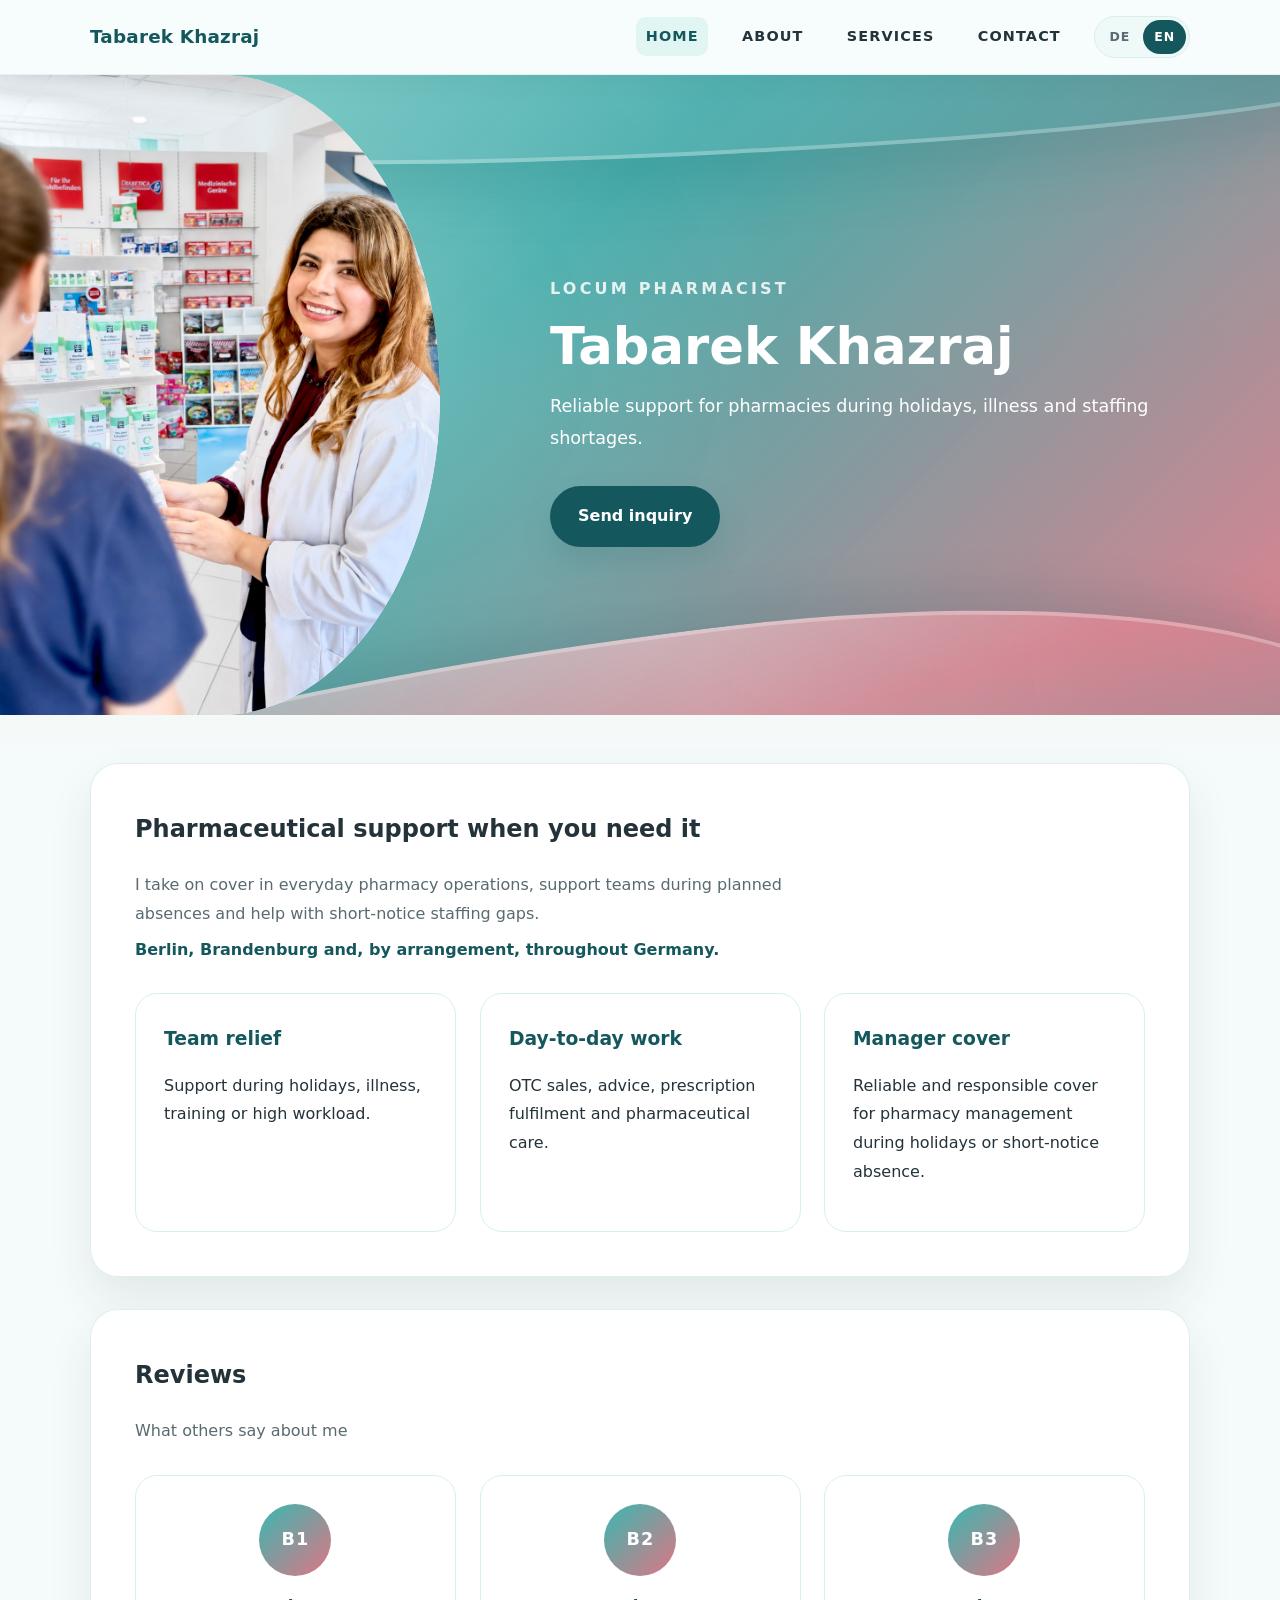
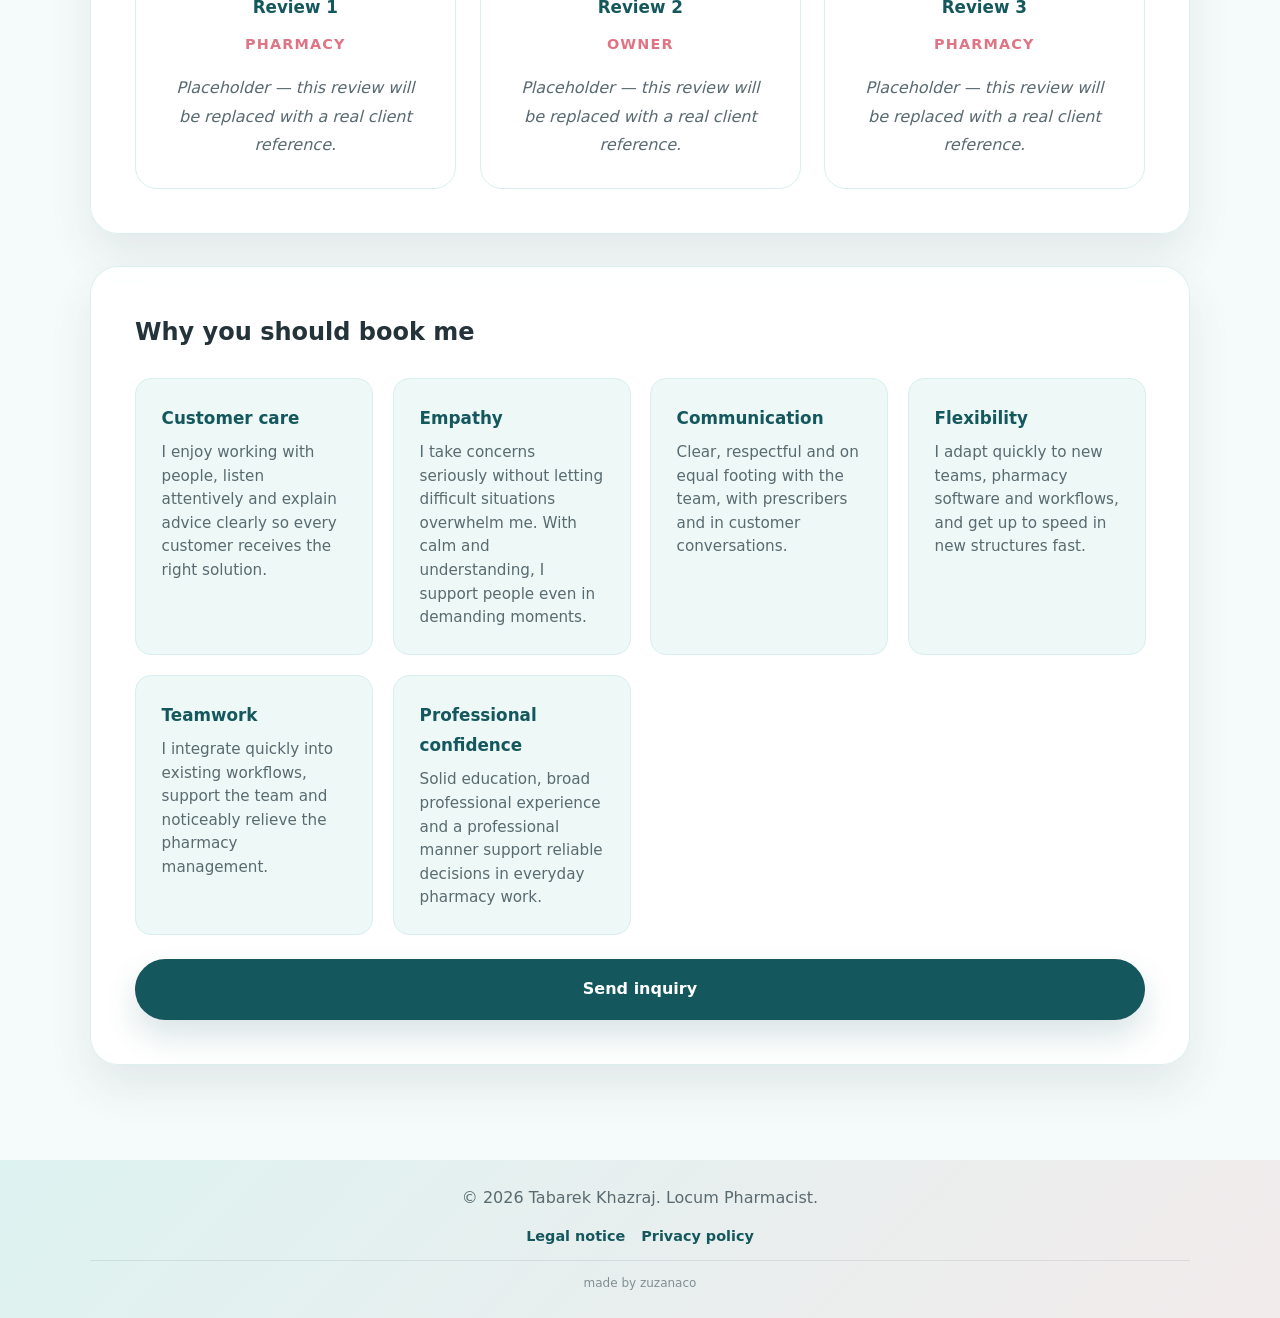
==== commit d82df2ca: "Refine site layout and services content" ====
--- a/index.html
+++ b/index.html
@@ -8,7 +8,7 @@
       content="Tabarek Khazraj bietet flexible Vertretungen für Apotheken in Deutschland."
     />
     <title>Tabarek Khazraj — Vertretungs-Apothekerin</title>
-    <link rel="stylesheet" href="style.css?v=20260715-review-carousel" />
+    <link rel="stylesheet" href="style.css?v=20260715-footer-credit" />
   </head>
   <body data-page="Home">
     <header class="top-nav">
@@ -39,7 +39,7 @@
 
     <header class="hero">
       <figure class="image-slot image-slot--hero">
-        <img src="images/talking.png" alt="Tabarek Khazraj" data-i18n-attr="alt:hero.portraitAlt" onerror="this.style.display='none'" />
+        <img src="images/about.jpeg" alt="Tabarek Khazraj" data-i18n-attr="alt:hero.portraitAlt" onerror="this.style.display='none'" />
       </figure>
       <div class="container hero-content">
         <div class="hero-copy">
@@ -49,7 +49,6 @@
             Zuverlässige Unterstützung für Apotheken bei Urlaub, Krankheit und
             personellen Engpässen.
           </p>
-          <p class="lead" data-i18n="hero.location">Berlin, Brandenburg und nach Vereinbarung deutschlandweit.</p>
           <div class="hero-buttons">
             <a class="button" href="kontakt.html" data-i18n="hero.ctaPrimary">Jetzt anfragen</a>
           </div>
@@ -91,9 +90,9 @@
     <main>
       <section class="container about" id="profil">
         <h2 data-i18n="about.title">Pharmazeutische Unterstützung, wenn sie gebraucht wird</h2>
-        <p class="intro-text" data-i18n="about.intro">
-          Ich übernehme Vertretungen im Apothekenalltag, unterstütze Teams bei
-          planbaren Abwesenheiten und helfe bei kurzfristigen Engpässen.
+        <p class="intro-text">
+          <span data-i18n="about.intro">Ich übernehme Vertretungen im Apothekenalltag, unterstütze Teams bei planbaren Abwesenheiten und helfe bei kurzfristigen Engpässen.</span>
+          <span class="intro-text__location" data-i18n="hero.location">Berlin, Brandenburg und nach Vereinbarung deutschlandweit.</span>
         </p>
         <div class="grid">
           <article>
--- a/style.css
+++ b/style.css
@@ -215,6 +215,13 @@
   margin-bottom: 1.8rem;
 }
 
+.intro-text__location {
+  display: block;
+  margin-top: 0.45rem;
+  color: var(--primary-dark);
+  font-weight: 600;
+}
+
 .grid {
   display: grid;
   gap: 1.5rem;
@@ -439,6 +446,88 @@
   padding: 0;
 }
 
+.form-status {
+  min-height: 1.35em;
+  margin: 0;
+  color: #a43d52;
+  font-size: 0.88rem;
+  font-weight: 600;
+  line-height: 1.4;
+}
+
+.form-success-dialog {
+  position: relative;
+  width: min(440px, calc(100% - 2rem));
+  padding: 2.25rem;
+  border: 1px solid rgba(111, 207, 200, 0.55);
+  border-radius: 20px;
+  background: rgba(255, 255, 255, 0.98);
+  box-shadow: 0 28px 70px rgba(20, 87, 92, 0.28);
+  color: var(--text);
+  text-align: center;
+  animation: form-success-pop 0.28s cubic-bezier(0.22, 1, 0.36, 1);
+}
+
+.form-success-dialog::backdrop {
+  background: rgba(10, 45, 48, 0.5);
+  backdrop-filter: blur(3px);
+}
+
+.form-success-dialog h2 {
+  margin: 0 0 0.75rem;
+  color: var(--primary-dark);
+  font-size: 1.65rem;
+}
+
+.form-success-dialog p {
+  margin: 0;
+  color: var(--muted);
+  line-height: 1.6;
+}
+
+.form-success-dialog__close {
+  position: absolute;
+  top: 0.75rem;
+  right: 0.75rem;
+  display: inline-flex;
+  align-items: center;
+  justify-content: center;
+  width: 2.5rem;
+  height: 2.5rem;
+  padding: 0;
+  border: 0;
+  border-radius: 50%;
+  background: var(--surface-soft);
+  color: var(--primary-dark);
+  font: inherit;
+  font-size: 1.5rem;
+  line-height: 1;
+  cursor: pointer;
+  transition: background 0.18s ease, color 0.18s ease;
+}
+
+.form-success-dialog__close:hover {
+  background: var(--primary-dark);
+  color: #ffffff;
+}
+
+@keyframes form-success-pop {
+  from {
+    opacity: 0;
+    transform: scale(0.96) translateY(8px);
+  }
+  to {
+    opacity: 1;
+    transform: scale(1) translateY(0);
+  }
+}
+
+@media (prefers-reduced-motion: reduce) {
+  .form-success-dialog {
+    animation: none;
+  }
+}
+
 .form-row {
   display: grid;
   gap: 0.5rem;
@@ -558,12 +647,19 @@
 }
 
 .footer-credit {
-  font-size: 0.82rem;
+  order: 3;
+  width: 100%;
+  margin-top: 0.25rem;
+  padding-top: 0.75rem;
+  border-top: 1px solid rgba(89, 106, 112, 0.2);
+  color: inherit;
+  font-size: 0.75rem;
+  opacity: 0.72;
 }
 
 .footer-credit a {
-  color: var(--accent);
-  font-weight: 800;
+  color: inherit;
+  font-weight: inherit;
 }
 
 .footer-links {
@@ -621,6 +717,11 @@
 
   .form-row-split {
     grid-template-columns: 1fr;
+  }
+
+  .contact-cards > .contact-card:first-child h2,
+  .contact-cards > .contact-card:first-child label {
+    text-align: center;
   }
 
   .button {
@@ -910,7 +1011,7 @@
 
 .experience-list {
   display: grid;
-  grid-template-columns: repeat(2, minmax(0, 1fr));
+  grid-template-columns: minmax(0, 1fr);
   gap: 0.8rem;
   width: 100%;
   margin: 0;
@@ -929,12 +1030,80 @@
   background: var(--surface-soft);
   color: var(--primary-dark);
   font-size: 1rem;
+  font-weight: 400;
+  line-height: 1.45;
+}
+
+.experience-list--highlights {
+  margin-bottom: 0;
+}
+
+.experience-list li.experience-list__expanded {
+  display: block;
+  padding-bottom: 1.35rem;
+}
+
+.experience-list__heading {
+  display: block;
+  margin-bottom: 1.2rem;
+}
+
+.experience-list--highlights > li:first-child,
+.experience-list__heading {
+  color: var(--primary-dark);
   font-weight: 700;
-  line-height: 1.45;
-}
-
-.experience-list li:last-child:nth-child(odd) {
-  grid-column: 1 / -1;
+}
+
+.experience-cascade {
+  display: grid;
+  gap: 1rem;
+  width: auto;
+  max-width: 62rem;
+  margin-left: clamp(0.35rem, 2vw, 1.8rem);
+  color: var(--primary-dark);
+}
+
+.experience-cascade__branch,
+.experience-cascade__details {
+  display: grid;
+  gap: 0.9rem;
+  padding-left: clamp(1rem, 3vw, 2.4rem);
+  border-left: 2px solid var(--border);
+}
+
+.experience-cascade__details {
+  margin-top: 0.2rem;
+  border-left-color: color-mix(in srgb, var(--accent) 45%, var(--border));
+}
+
+.experience-cascade__item {
+  margin: 0;
+  padding: 0.2rem 0;
+  color: var(--muted);
+  font-size: 1rem;
+  font-weight: 400;
+  line-height: 1.55;
+}
+
+.experience-cascade__item strong {
+  color: var(--primary-dark);
+  font-weight: 700;
+}
+
+.experience-cascade__item--primary {
+  color: var(--primary-dark);
+  font-size: 1.05rem;
+}
+
+@media (max-width: 640px) {
+  .experience-cascade {
+    margin-left: 0.35rem;
+  }
+
+  .experience-cascade__branch,
+  .experience-cascade__details {
+    padding-left: 1rem;
+  }
 }
 
 .stagger-item {
@@ -954,12 +1123,6 @@
   opacity: 1;
   translate: 0 0;
   scale: 1;
-}
-
-@media (max-width: 760px) {
-  .experience-list {
-    grid-template-columns: 1fr;
-  }
 }
 
 @media (prefers-reduced-motion: reduce) {
@@ -1049,7 +1212,7 @@
   overflow: hidden;
   isolation: isolate;
   background: rgba(255, 255, 255, 0.48);
-  padding: 1.25rem 1rem;
+  padding: 2.75rem;
 }
 
 #software-skills::before {
@@ -1070,6 +1233,7 @@
   inset: 0;
   z-index: 0;
   background:
+    linear-gradient(135deg, rgba(20, 87, 92, 0.24), rgba(56, 184, 177, 0.17)),
     radial-gradient(circle at 50% 48%, rgba(255, 255, 255, 0.08), rgba(255, 255, 255, 0.28) 58%, rgba(255, 255, 255, 0.48) 100%),
     linear-gradient(135deg, rgba(237, 248, 247, 0.12), rgba(255, 235, 239, 0.1));
   pointer-events: none;
@@ -1081,16 +1245,13 @@
 }
 
 .software-grid {
-  --orbit-scale: 0.78;
-  --orbit-x-scale: 1.55;
-  --orbit-y-scale: 0.62;
-  --software-center-y: 44%;
+  --software-center-y: 50%;
   list-style: none;
   padding: 0;
   margin: 1rem auto 0;
   position: relative;
-  width: min(880px, 100%);
-  min-height: 520px;
+  width: min(980px, 100%);
+  min-height: 560px;
   isolation: isolate;
 }
 
@@ -1131,12 +1292,10 @@
 }
 
 .software-card {
-  --angle: 0deg;
-  --radius: 190px;
   --bubble-size: clamp(4.9rem, 7vw, 5.6rem);
   position: absolute;
-  left: 50%;
-  top: var(--software-center-y);
+  left: var(--software-left, 50%);
+  top: var(--software-top, var(--software-center-y));
   display: flex;
   flex-direction: column;
   align-items: center;
@@ -1162,12 +1321,7 @@
     0 0 26px rgba(255, 255, 255, 0.7),
     0 16px 36px rgba(20, 87, 92, 0.12),
     inset 0 0 0 1px rgba(56, 184, 177, 0.12);
-  transform:
-    translate(-50%, -50%)
-    translate(
-      var(--x, calc(cos(var(--angle)) * var(--radius) * var(--orbit-scale) * var(--orbit-x-scale))),
-      var(--y, calc(sin(var(--angle)) * var(--radius) * var(--orbit-scale) * var(--orbit-y-scale)))
-    );
+  transform: translate(-50%, -50%);
   z-index: 3;
   backdrop-filter: blur(4px);
   -webkit-backdrop-filter: blur(4px);
@@ -1192,9 +1346,8 @@
   }
 }
 
-.software-card--cv {
-  --radius: 300px;
-  --bubble-size: clamp(5.9rem, 8.5vw, 6.8rem);
+.software-card--cv,
+.software-card--pink {
   background: radial-gradient(circle at 35% 28%, rgba(255, 255, 255, 0.95), rgba(255, 232, 237, 0.78) 54%, rgba(248, 196, 207, 0.68));
   border-color: rgba(255, 255, 255, 0.96);
   color: #9f3d55;
@@ -1208,6 +1361,11 @@
   z-index: 5;
 }
 
+.software-card--cv {
+  --radius: 300px;
+  --bubble-size: clamp(5.9rem, 8.5vw, 6.8rem);
+}
+
 .software-card::before {
   content: none;
 }
@@ -1229,146 +1387,83 @@
   filter: drop-shadow(0 0 5px rgba(255, 255, 255, 0.75));
 }
 
+.software-lines ellipse {
+  fill: none;
+  stroke: rgba(223, 117, 132, 0.46);
+  stroke-width: 1;
+  stroke-dasharray: 2 5;
+  vector-effect: non-scaling-stroke;
+}
+
 .software-card:nth-of-type(1) {
-  --x: 160px;
-  --y: -118px;
+  --software-left: 50%;
+  --software-top: 10%;
 }
 
 .software-card:nth-of-type(2) {
-  --x: 110px;
-  --y: -15px;
+  --software-left: 61%;
+  --software-top: 32%;
 }
 
 .software-card:nth-of-type(3) {
-  --x: 170px;
-  --y: 98px;
+  --software-left: 65%;
+  --software-top: 65%;
 }
 
 .software-card:nth-of-type(4) {
-  --x: 290px;
-  --y: 128px;
+  --software-left: 94%;
+  --software-top: 50%;
 }
 
 .software-card:nth-of-type(5) {
-  --x: 210px;
-  --y: 250px;
+  --software-left: 72%;
+  --software-top: 84%;
   --bubble-size: clamp(5.8rem, 8vw, 6.4rem);
 }
 
 .software-card:nth-of-type(6) {
-  --x: -138px;
-  --y: 184px;
+  --software-left: 35%;
+  --software-top: 65%;
 }
 
 .software-card:nth-of-type(7) {
-  --x: -26px;
-  --y: 198px;
+  --software-left: 20%;
+  --software-top: 84%;
 }
 
 .software-card:nth-of-type(8) {
-  --x: -75px;
-  --y: 72px;
+  --software-left: 50%;
+  --software-top: 74%;
 }
 
 .software-card:nth-of-type(9) {
-  --x: -260px;
-  --y: 108px;
+  --software-left: 86%;
+  --software-top: 84%;
 }
 
 .software-card:nth-of-type(10) {
-  --x: -276px;
-  --y: -42px;
+  --software-left: 6%;
+  --software-top: 31%;
 }
 
 .software-card:nth-of-type(11) {
-  --x: -175px;
-  --y: 8px;
+  --software-left: 13%;
+  --software-top: 58%;
 }
 
 .software-card:nth-of-type(12) {
-  --x: -88px;
-  --y: -116px;
+  --software-left: 37%;
+  --software-top: 33%;
 }
 
 .software-card:nth-of-type(13) {
-  --x: 280px;
-  --y: -38px;
-}
-
-@media (max-width: 900px) {
-  .software-grid {
-    --orbit-scale: 0.78;
-    --orbit-x-scale: 1.55;
-    --orbit-y-scale: 0.62;
-    --software-center-y: 44%;
-    min-height: 520px;
-  }
-
-  .software-card:nth-of-type(1) {
-    --x: 160px;
-    --y: -118px;
-  }
-
-  .software-card:nth-of-type(2) {
-    --x: 110px;
-    --y: -15px;
-  }
-
-  .software-card:nth-of-type(3) {
-    --x: 170px;
-    --y: 98px;
-  }
-
-  .software-card:nth-of-type(4) {
-    --x: 290px;
-    --y: 128px;
-  }
-
-  .software-card:nth-of-type(5) {
-    --x: 210px;
-    --y: 250px;
-    --bubble-size: clamp(5.8rem, 8vw, 6.4rem);
-  }
-
-  .software-card:nth-of-type(6) {
-    --x: -138px;
-    --y: 184px;
-  }
-
-  .software-card:nth-of-type(7) {
-    --x: -26px;
-    --y: 198px;
-  }
-
-  .software-card:nth-of-type(8) {
-    --x: -75px;
-    --y: 72px;
-  }
-
-  .software-card:nth-of-type(9) {
-    --x: -260px;
-    --y: 108px;
-  }
-
-  .software-card:nth-of-type(10) {
-    --x: -276px;
-    --y: -42px;
-  }
-
-  .software-card:nth-of-type(11) {
-    --x: -158px;
-    --y: 20px;
-  }
-
-  .software-card:nth-of-type(12) {
-    --x: -88px;
-    --y: -116px;
-  }
-
-  .software-card:nth-of-type(13) {
-    --x: 280px;
-    --y: -38px;
-  }
+  --software-left: 82%;
+  --software-top: 31%;
+}
+
+.software-card:nth-of-type(14) {
+  --software-left: 34%;
+  --software-top: 84%;
 }
 
 @media (max-width: 760px) {
@@ -1696,25 +1791,19 @@
   align-items: start;
 }
 
-.profile-row {
-  display: grid;
-  gap: clamp(1.5rem, 4vw, 3rem);
-  grid-template-columns: minmax(0, 1fr) minmax(220px, 0.75fr);
-  align-items: start;
-}
-
-.profile-row--second {
-  grid-template-columns: minmax(220px, 0.75fr) minmax(0, 1fr);
-}
-
-.profile-row .image-slot--workstation {
+.image-slot--profile-original {
+  width: 90%;
+  max-width: none;
   aspect-ratio: 4 / 3;
+  margin: 1.75rem auto;
+  display: block;
+}
+
+.image-slot--profile-original img {
   width: 100%;
-  justify-self: stretch;
-}
-
-.image-slot--profile-original {
-  max-width: none;
+  height: auto;
+  object-fit: contain;
+  object-position: center;
 }
 
 .profile-text p {
@@ -1723,30 +1812,10 @@
   margin-bottom: 1rem;
 }
 
-.profile-text--second {
-  justify-self: end;
-  text-align: right;
-}
-
-.profile-text--second p {
-  margin-left: auto;
-}
-
-@media (min-width: 761px) {
-  .profile-row {
-    align-items: stretch;
-  }
-
-  .profile-row .image-slot--workstation {
-    aspect-ratio: auto;
-    height: 100%;
-    min-height: 100%;
-  }
-
-  .profile-row .image-slot--workstation img {
-    object-fit: cover;
-  }
-}
+body[data-page="About"] #profil .profile-text p {
+  max-width: none;
+}
+
 
 .language-list {
   list-style: none;
@@ -1780,37 +1849,7 @@
   }
 
   body[data-page="About"] #profil {
-    display: flex;
-    flex-direction: column;
-  }
-
-  .profile-row {
-    display: contents;
-  }
-
-  .profile-text--first {
-    order: 1;
-  }
-
-  .image-slot--profile-shelf {
-    order: 2;
-  }
-
-  .profile-text--second {
-    order: 3;
-  }
-
-  .image-slot--profile-original {
-    order: 4;
-  }
-
-  .profile-text--second {
-    justify-self: stretch;
-    text-align: left;
-  }
-
-  .profile-text--second p {
-    margin-left: 0;
+    grid-template-columns: 1fr;
   }
 
   .image-slot--workstation {
@@ -1819,8 +1858,16 @@
     margin-top: 1rem;
   }
 
-  .image-slot--profile-shelf img,
+  .image-slot--profile-original {
+    aspect-ratio: 4 / 3;
+    margin: 1.5rem auto;
+  }
+
   .image-slot--profile-original img {
     object-position: center top;
   }
-}
+
+  .image-slot--hero img {
+    object-position: center 38%;
+  }
+}
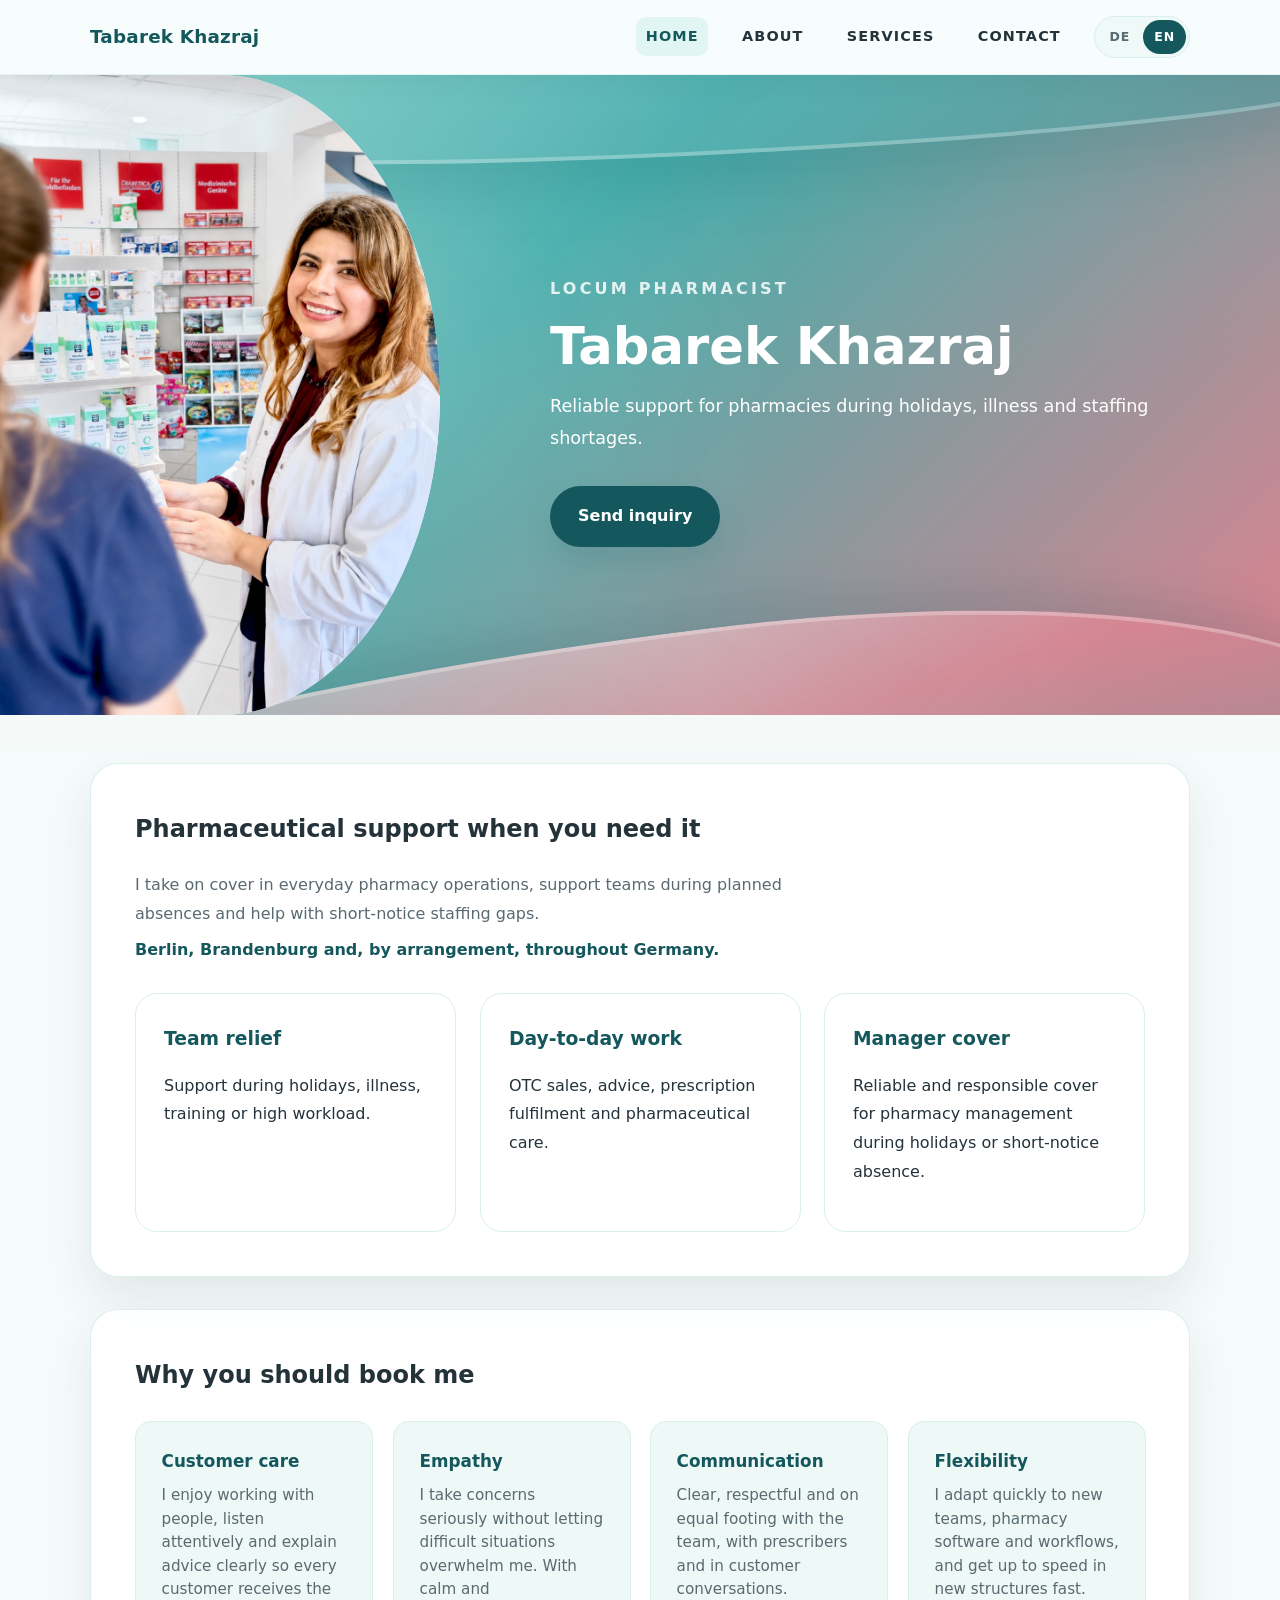
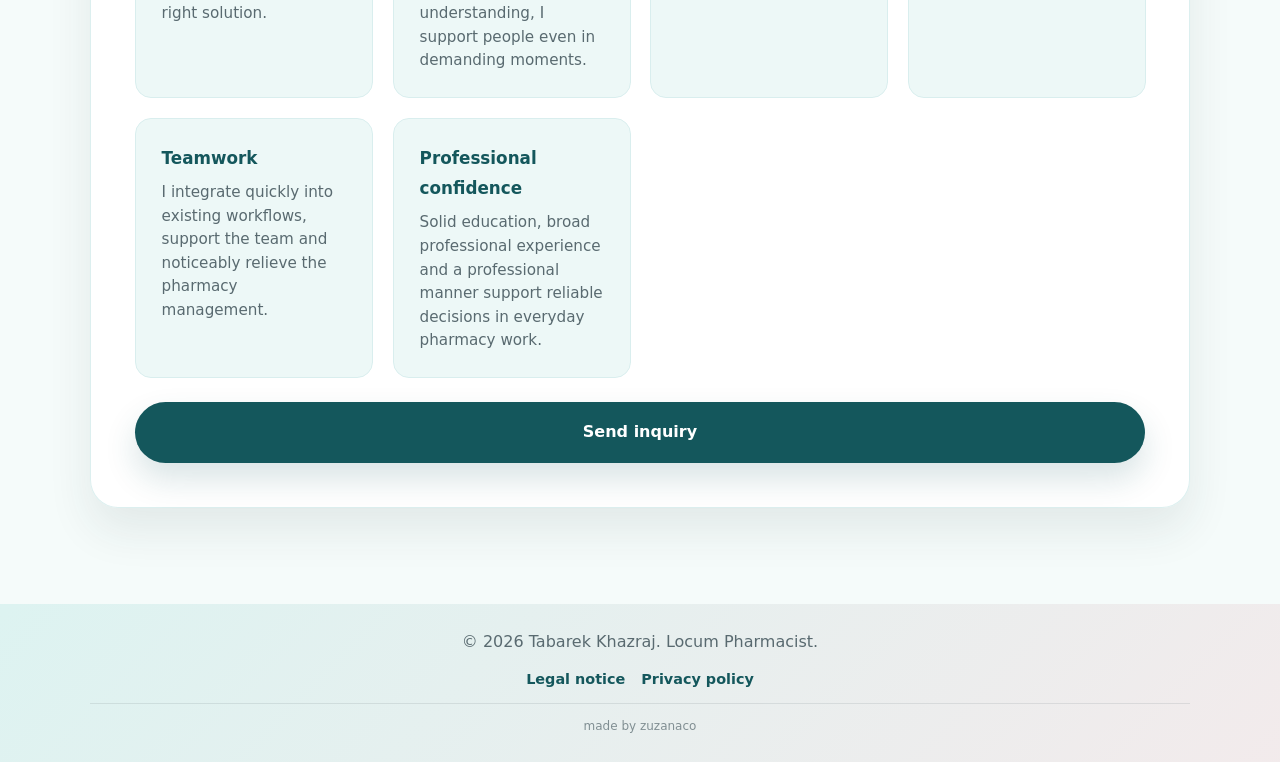
==== commit 656fc23d: "Strengthen card animations and refine content" ====
--- a/index.html
+++ b/index.html
@@ -8,7 +8,7 @@
       content="Tabarek Khazraj bietet flexible Vertretungen für Apotheken in Deutschland."
     />
     <title>Tabarek Khazraj — Vertretungs-Apothekerin</title>
-    <link rel="stylesheet" href="style.css?v=20260715-footer-credit" />
+    <link rel="stylesheet" href="style.css?v=20260715-card-motion" />
   </head>
   <body data-page="Home">
     <header class="top-nav">
@@ -110,7 +110,7 @@
         </div>
       </section>
 
-      <section class="container section" id="bewertungen">
+      <section class="container section" id="bewertungen" hidden>
         <h2 data-i18n="reviews.title">Bewertungen</h2>
         <p class="intro-text" data-i18n="reviews.lead">Was andere über mich sagen</p>
         <div class="reviews-carousel" data-review-carousel>
--- a/style.css
+++ b/style.css
@@ -1108,12 +1108,12 @@
 
 .stagger-item {
   opacity: 0;
-  translate: 0 14px;
-  scale: 0.985;
+  translate: 0 32px;
+  scale: 0.97;
   transition:
-    opacity 0.5s ease,
-    translate 0.62s cubic-bezier(0.22, 1, 0.36, 1),
-    scale 0.62s cubic-bezier(0.22, 1, 0.36, 1),
+    opacity 0.58s ease,
+    translate 0.76s cubic-bezier(0.22, 1, 0.36, 1),
+    scale 0.76s cubic-bezier(0.22, 1, 0.36, 1),
     filter 0.24s ease;
   transition-delay: var(--item-reveal-delay, 0ms);
   will-change: opacity, translate, scale;
@@ -1123,6 +1123,34 @@
   opacity: 1;
   translate: 0 0;
   scale: 1;
+}
+
+@keyframes content-card-wiggle {
+  0%,
+  100% {
+    rotate: 0deg;
+  }
+  30% {
+    rotate: -0.35deg;
+  }
+  65% {
+    rotate: 0.35deg;
+  }
+}
+
+@media (hover: hover) and (pointer: fine) {
+  :is(
+    .grid > article,
+    .service-card,
+    .why-card,
+    .testimonial-card,
+    .language-list > li,
+    .experience-list > li,
+    .contact-grid > div,
+    .contact-detail
+  ):hover {
+    animation: content-card-wiggle 260ms ease-in-out;
+  }
 }
 
 @media (prefers-reduced-motion: reduce) {
@@ -1131,6 +1159,19 @@
     translate: none;
     scale: none;
     transition: none;
+  }
+
+  :is(
+    .grid > article,
+    .service-card,
+    .why-card,
+    .testimonial-card,
+    .language-list > li,
+    .experience-list > li,
+    .contact-grid > div,
+    .contact-detail
+  ):hover {
+    animation: none;
   }
 }
 
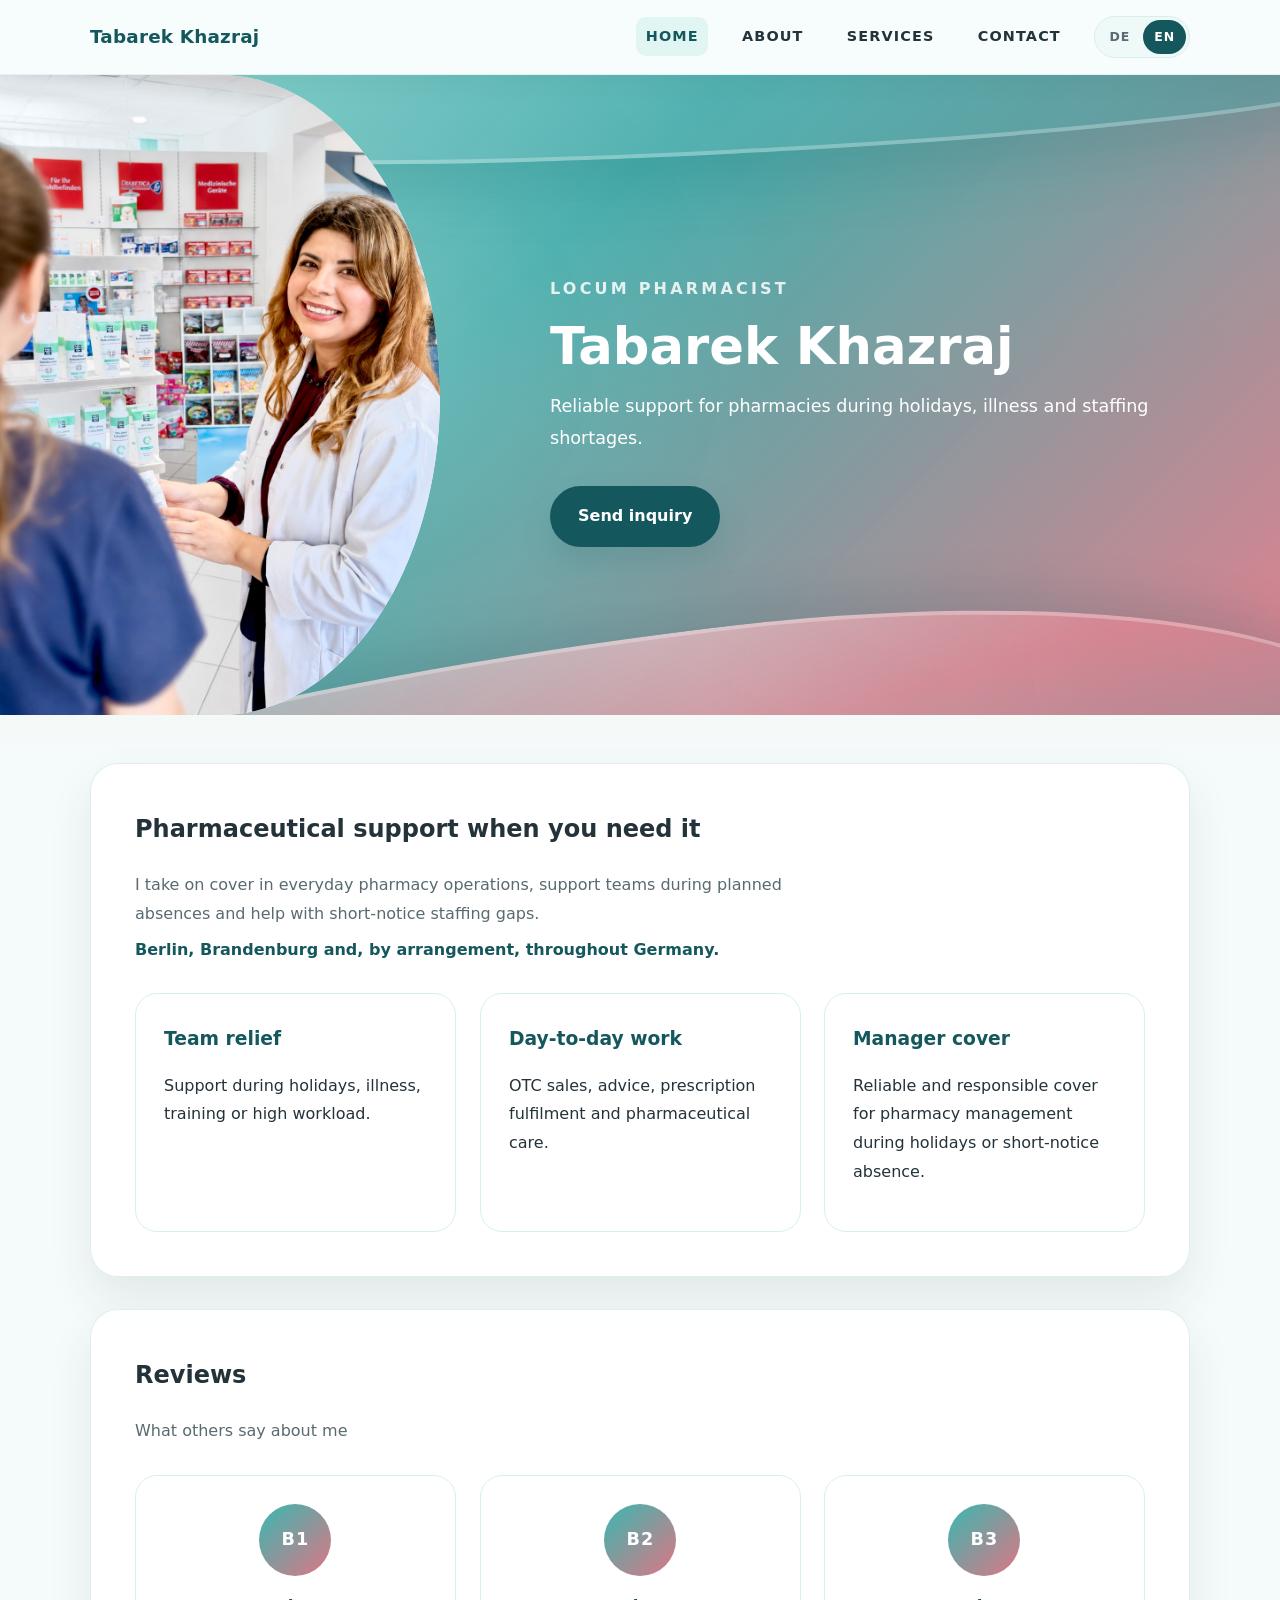
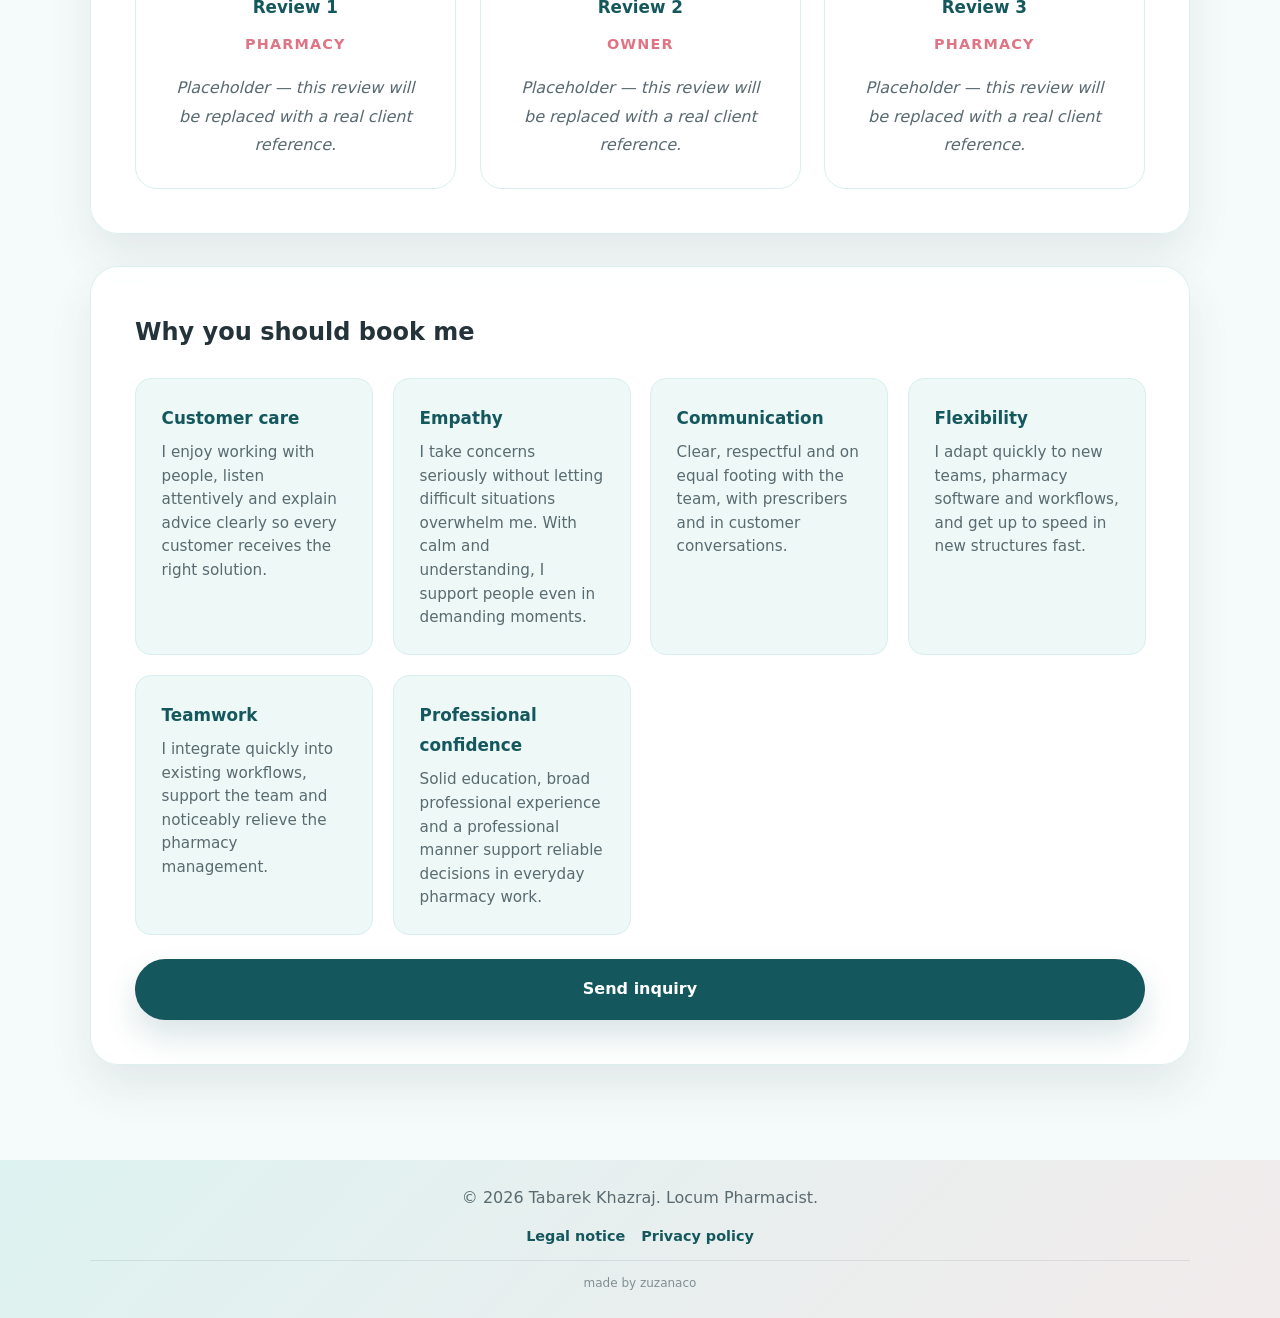
==== commit e3c42ba0: "Refine responsive hero corner treatment" ====
--- a/index.html
+++ b/index.html
@@ -8,7 +8,7 @@
       content="Tabarek Khazraj bietet flexible Vertretungen für Apotheken in Deutschland."
     />
     <title>Tabarek Khazraj — Vertretungs-Apothekerin</title>
-    <link rel="stylesheet" href="style.css?v=20260715-card-motion" />
+    <link rel="stylesheet" href="style.css?v=20260715-webbed-hero-corner" />
   </head>
   <body data-page="Home">
     <header class="top-nav">
@@ -110,7 +110,7 @@
         </div>
       </section>
 
-      <section class="container section" id="bewertungen" hidden>
+      <section class="container section" id="bewertungen">
         <h2 data-i18n="reviews.title">Bewertungen</h2>
         <p class="intro-text" data-i18n="reviews.lead">Was andere über mich sagen</p>
         <div class="reviews-carousel" data-review-carousel>
--- a/style.css
+++ b/style.css
@@ -1108,12 +1108,12 @@
 
 .stagger-item {
   opacity: 0;
-  translate: 0 32px;
-  scale: 0.97;
+  translate: 0 14px;
+  scale: 0.985;
   transition:
-    opacity 0.58s ease,
-    translate 0.76s cubic-bezier(0.22, 1, 0.36, 1),
-    scale 0.76s cubic-bezier(0.22, 1, 0.36, 1),
+    opacity 0.5s ease,
+    translate 0.62s cubic-bezier(0.22, 1, 0.36, 1),
+    scale 0.62s cubic-bezier(0.22, 1, 0.36, 1),
     filter 0.24s ease;
   transition-delay: var(--item-reveal-delay, 0ms);
   will-change: opacity, translate, scale;
@@ -1123,34 +1123,6 @@
   opacity: 1;
   translate: 0 0;
   scale: 1;
-}
-
-@keyframes content-card-wiggle {
-  0%,
-  100% {
-    rotate: 0deg;
-  }
-  30% {
-    rotate: -0.35deg;
-  }
-  65% {
-    rotate: 0.35deg;
-  }
-}
-
-@media (hover: hover) and (pointer: fine) {
-  :is(
-    .grid > article,
-    .service-card,
-    .why-card,
-    .testimonial-card,
-    .language-list > li,
-    .experience-list > li,
-    .contact-grid > div,
-    .contact-detail
-  ):hover {
-    animation: content-card-wiggle 260ms ease-in-out;
-  }
 }
 
 @media (prefers-reduced-motion: reduce) {
@@ -1159,19 +1131,6 @@
     translate: none;
     scale: none;
     transition: none;
-  }
-
-  :is(
-    .grid > article,
-    .service-card,
-    .why-card,
-    .testimonial-card,
-    .language-list > li,
-    .experience-list > li,
-    .contact-grid > div,
-    .contact-detail
-  ):hover {
-    animation: none;
   }
 }
 
@@ -1765,25 +1724,32 @@
 
   .hero {
     min-height: 0;
-    padding-top: clamp(16rem, 38vw, 20rem);
+    padding-top: clamp(15rem, 60vw, 19.5rem);
+  }
+
+  .hero::before,
+  .hero::after {
+    display: none;
   }
 
   .image-slot--hero {
     position: absolute;
-    top: -1.25rem;
-    left: -9%;
-    right: -9%;
+    top: 0;
+    right: 0;
+    left: auto;
     bottom: auto;
-    width: auto;
-    max-width: none;
-    height: calc(clamp(15rem, 36vw, 19rem) + 1.25rem);
+    width: clamp(17rem, 76vw, 28rem);
+    max-width: 28rem;
+    height: clamp(13rem, 52vw, 20rem);
     margin: 0;
-    border-radius: 0 0 55% 45% / 0 0 20% 24%;
-    transform: rotate(-2deg);
+    border-radius: 0 0 0 100% / 0 0 0 100%;
+    transform: none;
   }
 
   .image-slot--hero img {
-    object-position: center 18%;
+    object-position: center 26%;
+    transform: scale(1.12);
+    transform-origin: 100% 26%;
   }
 
   .hero-content {
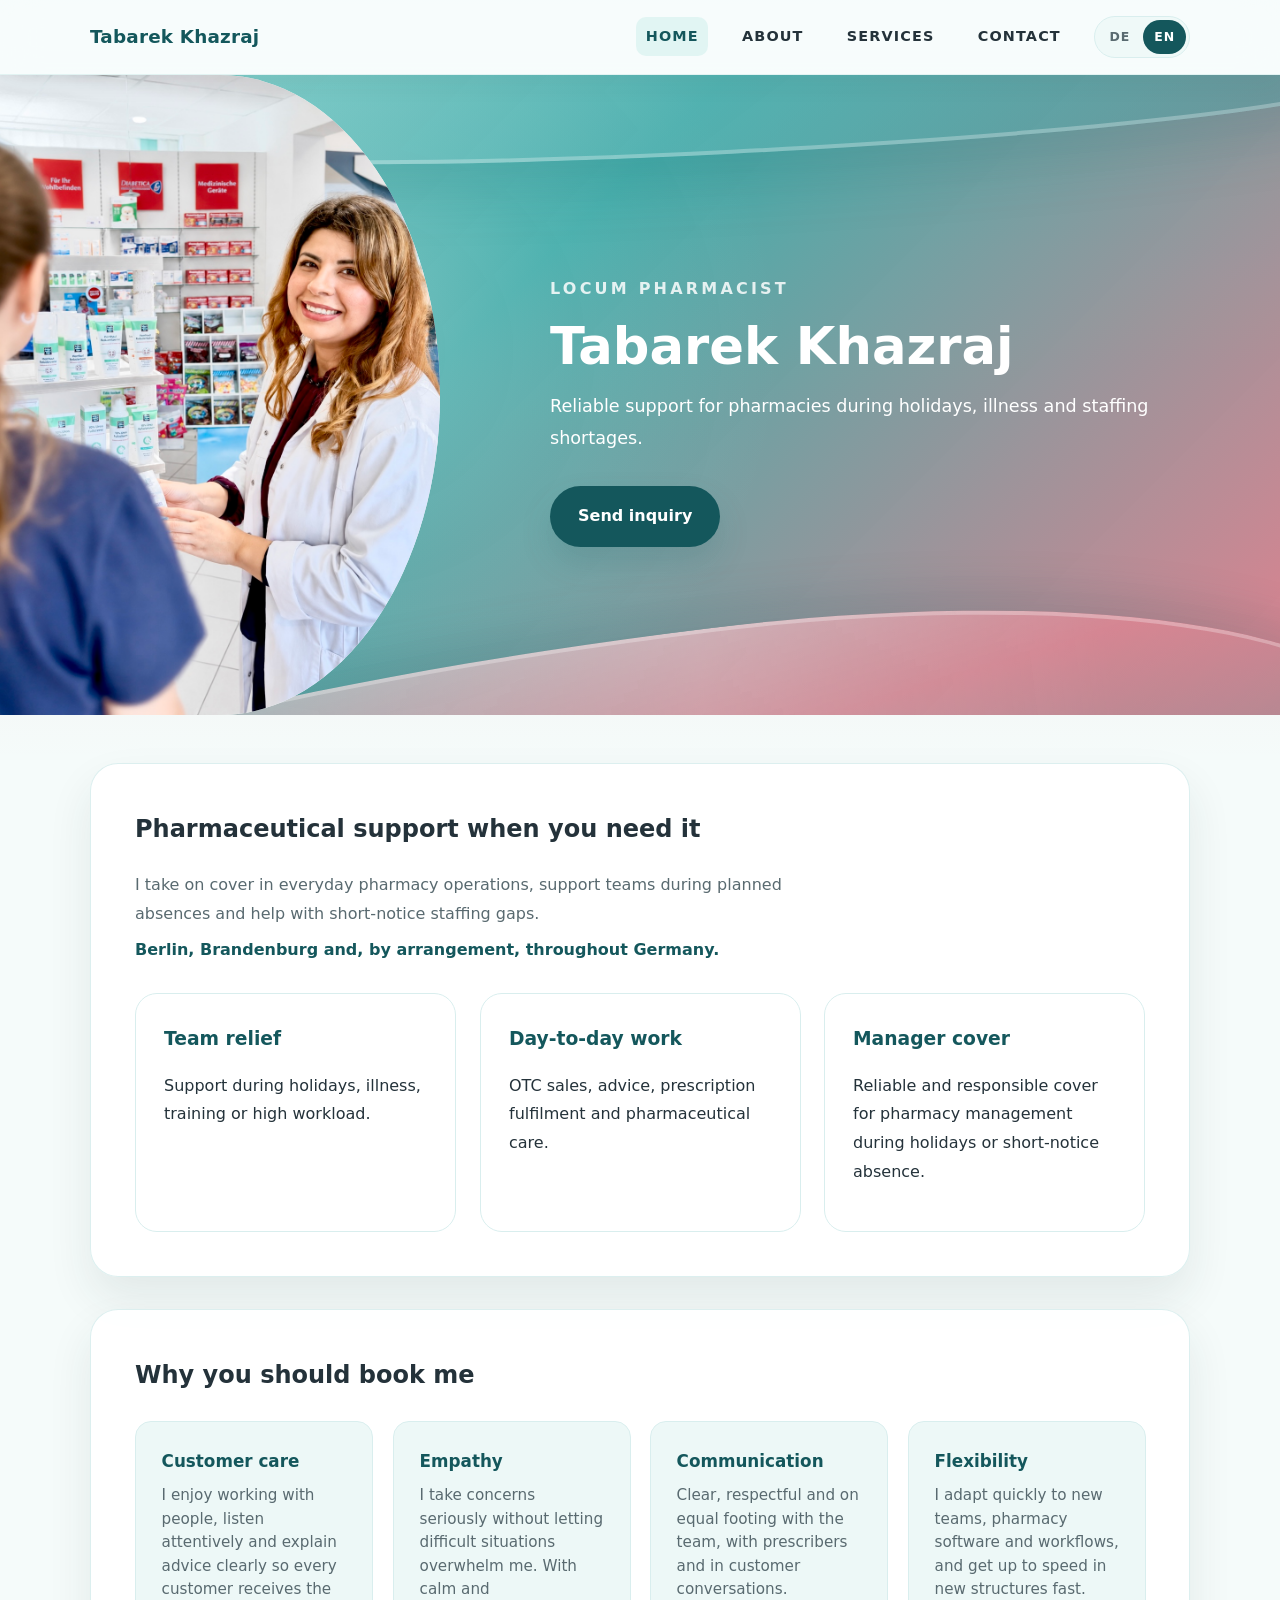
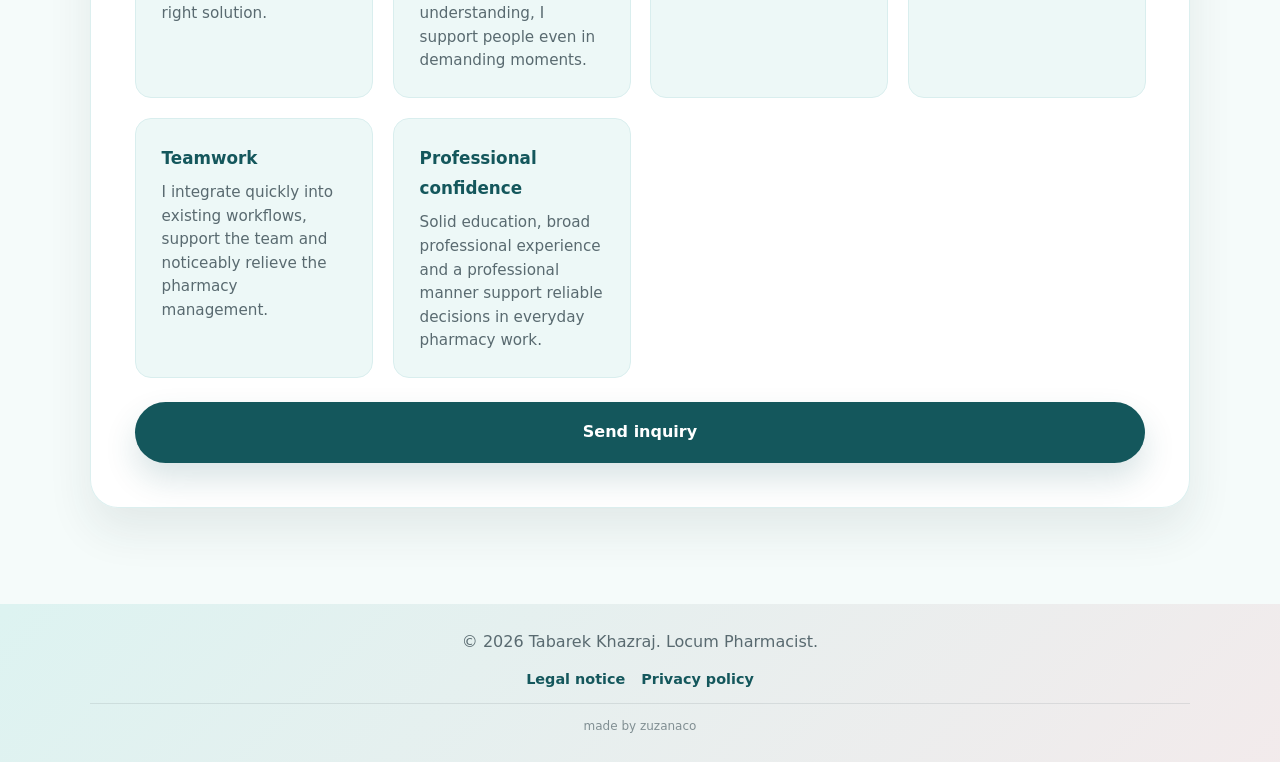
==== commit ff2bdd86: "Merge branch 'codex/hero-mobile' # Conflicts: #	index.html" ====
--- a/index.html
+++ b/index.html
@@ -8,7 +8,7 @@
       content="Tabarek Khazraj bietet flexible Vertretungen für Apotheken in Deutschland."
     />
     <title>Tabarek Khazraj — Vertretungs-Apothekerin</title>
-    <link rel="stylesheet" href="style.css?v=20260715-webbed-hero-corner" />
+    <link rel="stylesheet" href="style.css?v=20260715-merged-features" />
   </head>
   <body data-page="Home">
     <header class="top-nav">
@@ -110,7 +110,7 @@
         </div>
       </section>
 
-      <section class="container section" id="bewertungen">
+      <section class="container section" id="bewertungen" hidden>
         <h2 data-i18n="reviews.title">Bewertungen</h2>
         <p class="intro-text" data-i18n="reviews.lead">Was andere über mich sagen</p>
         <div class="reviews-carousel" data-review-carousel>
--- a/style.css
+++ b/style.css
@@ -1108,12 +1108,12 @@
 
 .stagger-item {
   opacity: 0;
-  translate: 0 14px;
-  scale: 0.985;
+  translate: 0 32px;
+  scale: 0.97;
   transition:
-    opacity 0.5s ease,
-    translate 0.62s cubic-bezier(0.22, 1, 0.36, 1),
-    scale 0.62s cubic-bezier(0.22, 1, 0.36, 1),
+    opacity 0.58s ease,
+    translate 0.76s cubic-bezier(0.22, 1, 0.36, 1),
+    scale 0.76s cubic-bezier(0.22, 1, 0.36, 1),
     filter 0.24s ease;
   transition-delay: var(--item-reveal-delay, 0ms);
   will-change: opacity, translate, scale;
@@ -1123,6 +1123,34 @@
   opacity: 1;
   translate: 0 0;
   scale: 1;
+}
+
+@keyframes content-card-wiggle {
+  0%,
+  100% {
+    rotate: 0deg;
+  }
+  30% {
+    rotate: -0.35deg;
+  }
+  65% {
+    rotate: 0.35deg;
+  }
+}
+
+@media (hover: hover) and (pointer: fine) {
+  :is(
+    .grid > article,
+    .service-card,
+    .why-card,
+    .testimonial-card,
+    .language-list > li,
+    .experience-list > li,
+    .contact-grid > div,
+    .contact-detail
+  ):hover {
+    animation: content-card-wiggle 260ms ease-in-out;
+  }
 }
 
 @media (prefers-reduced-motion: reduce) {
@@ -1131,6 +1159,19 @@
     translate: none;
     scale: none;
     transition: none;
+  }
+
+  :is(
+    .grid > article,
+    .service-card,
+    .why-card,
+    .testimonial-card,
+    .language-list > li,
+    .experience-list > li,
+    .contact-grid > div,
+    .contact-detail
+  ):hover {
+    animation: none;
   }
 }
 
@@ -1212,7 +1253,11 @@
   overflow: hidden;
   isolation: isolate;
   background: rgba(255, 255, 255, 0.48);
-  padding: 2.75rem;
+  padding: 2rem 2.25rem 1.25rem;
+}
+
+#software-skills h2 {
+  margin-bottom: 0;
 }
 
 #software-skills::before {
@@ -1248,10 +1293,10 @@
   --software-center-y: 50%;
   list-style: none;
   padding: 0;
-  margin: 1rem auto 0;
+  margin: -0.5rem auto -0.5rem;
   position: relative;
-  width: min(980px, 100%);
-  min-height: 560px;
+  width: min(700px, 100%);
+  aspect-ratio: 1;
   isolation: isolate;
 }
 
@@ -1292,7 +1337,7 @@
 }
 
 .software-card {
-  --bubble-size: clamp(4.9rem, 7vw, 5.6rem);
+  --bubble-size: clamp(4.1rem, 6vw, 4.75rem);
   position: absolute;
   left: var(--software-left, 50%);
   top: var(--software-top, var(--software-center-y));
@@ -1348,6 +1393,7 @@
 
 .software-card--cv,
 .software-card--pink {
+  --bubble-size: clamp(5.9rem, 8.5vw, 6.8rem);
   background: radial-gradient(circle at 35% 28%, rgba(255, 255, 255, 0.95), rgba(255, 232, 237, 0.78) 54%, rgba(248, 196, 207, 0.68));
   border-color: rgba(255, 255, 255, 0.96);
   color: #9f3d55;
@@ -1363,7 +1409,6 @@
 
 .software-card--cv {
   --radius: 300px;
-  --bubble-size: clamp(5.9rem, 8.5vw, 6.8rem);
 }
 
 .software-card::before {
@@ -1387,7 +1432,7 @@
   filter: drop-shadow(0 0 5px rgba(255, 255, 255, 0.75));
 }
 
-.software-lines ellipse {
+.software-lines circle {
   fill: none;
   stroke: rgba(223, 117, 132, 0.46);
   stroke-width: 1;
@@ -1397,76 +1442,79 @@
 
 .software-card:nth-of-type(1) {
   --software-left: 50%;
-  --software-top: 10%;
+  --software-top: 11%;
 }
 
 .software-card:nth-of-type(2) {
-  --software-left: 61%;
-  --software-top: 32%;
+  --software-left: 50%;
+  --software-top: 27%;
 }
 
 .software-card:nth-of-type(3) {
-  --software-left: 65%;
-  --software-top: 65%;
+  --software-left: 66%;
+  --software-top: 34%;
 }
 
 .software-card:nth-of-type(4) {
-  --software-left: 94%;
+  --software-left: 84%;
+  --software-top: 30.5%;
+}
+
+.software-card:nth-of-type(5) {
+  --software-left: 73%;
   --software-top: 50%;
 }
 
-.software-card:nth-of-type(5) {
-  --software-left: 72%;
-  --software-top: 84%;
-  --bubble-size: clamp(5.8rem, 8vw, 6.4rem);
-}
-
 .software-card:nth-of-type(6) {
-  --software-left: 35%;
-  --software-top: 65%;
+  --software-left: 66%;
+  --software-top: 66%;
 }
 
 .software-card:nth-of-type(7) {
-  --software-left: 20%;
-  --software-top: 84%;
+  --software-left: 50%;
+  --software-top: 89%;
 }
 
 .software-card:nth-of-type(8) {
   --software-left: 50%;
-  --software-top: 74%;
+  --software-top: 73%;
 }
 
 .software-card:nth-of-type(9) {
-  --software-left: 86%;
-  --software-top: 84%;
+  --software-left: 84%;
+  --software-top: 69.5%;
 }
 
 .software-card:nth-of-type(10) {
-  --software-left: 6%;
-  --software-top: 31%;
+  --software-left: 16%;
+  --software-top: 30.5%;
 }
 
 .software-card:nth-of-type(11) {
-  --software-left: 13%;
-  --software-top: 58%;
+  --software-left: 16%;
+  --software-top: 69.5%;
 }
 
 .software-card:nth-of-type(12) {
-  --software-left: 37%;
-  --software-top: 33%;
+  --software-left: 34%;
+  --software-top: 66%;
 }
 
 .software-card:nth-of-type(13) {
-  --software-left: 82%;
-  --software-top: 31%;
+  --software-left: 27%;
+  --software-top: 50%;
 }
 
 .software-card:nth-of-type(14) {
   --software-left: 34%;
-  --software-top: 84%;
+  --software-top: 34%;
 }
 
 @media (max-width: 760px) {
+  #software-skills {
+    padding: 1.5rem 1rem 1rem;
+  }
+
   #software-skills::before {
     opacity: 0.58;
     filter: blur(10px) saturate(1);
@@ -1478,7 +1526,8 @@
     gap: 0.8rem;
     width: 100%;
     min-height: 0;
-    margin-top: 1.5rem;
+    aspect-ratio: auto;
+    margin: 0.75rem auto 0;
   }
 
   .software-grid::before,
@@ -1494,8 +1543,8 @@
     position: relative;
     left: auto;
     top: auto;
-    width: 100%;
-    max-width: 9rem;
+    width: var(--bubble-size);
+    max-width: 100%;
     justify-self: center;
     padding: 0.85rem 0.7rem;
     transform: none;
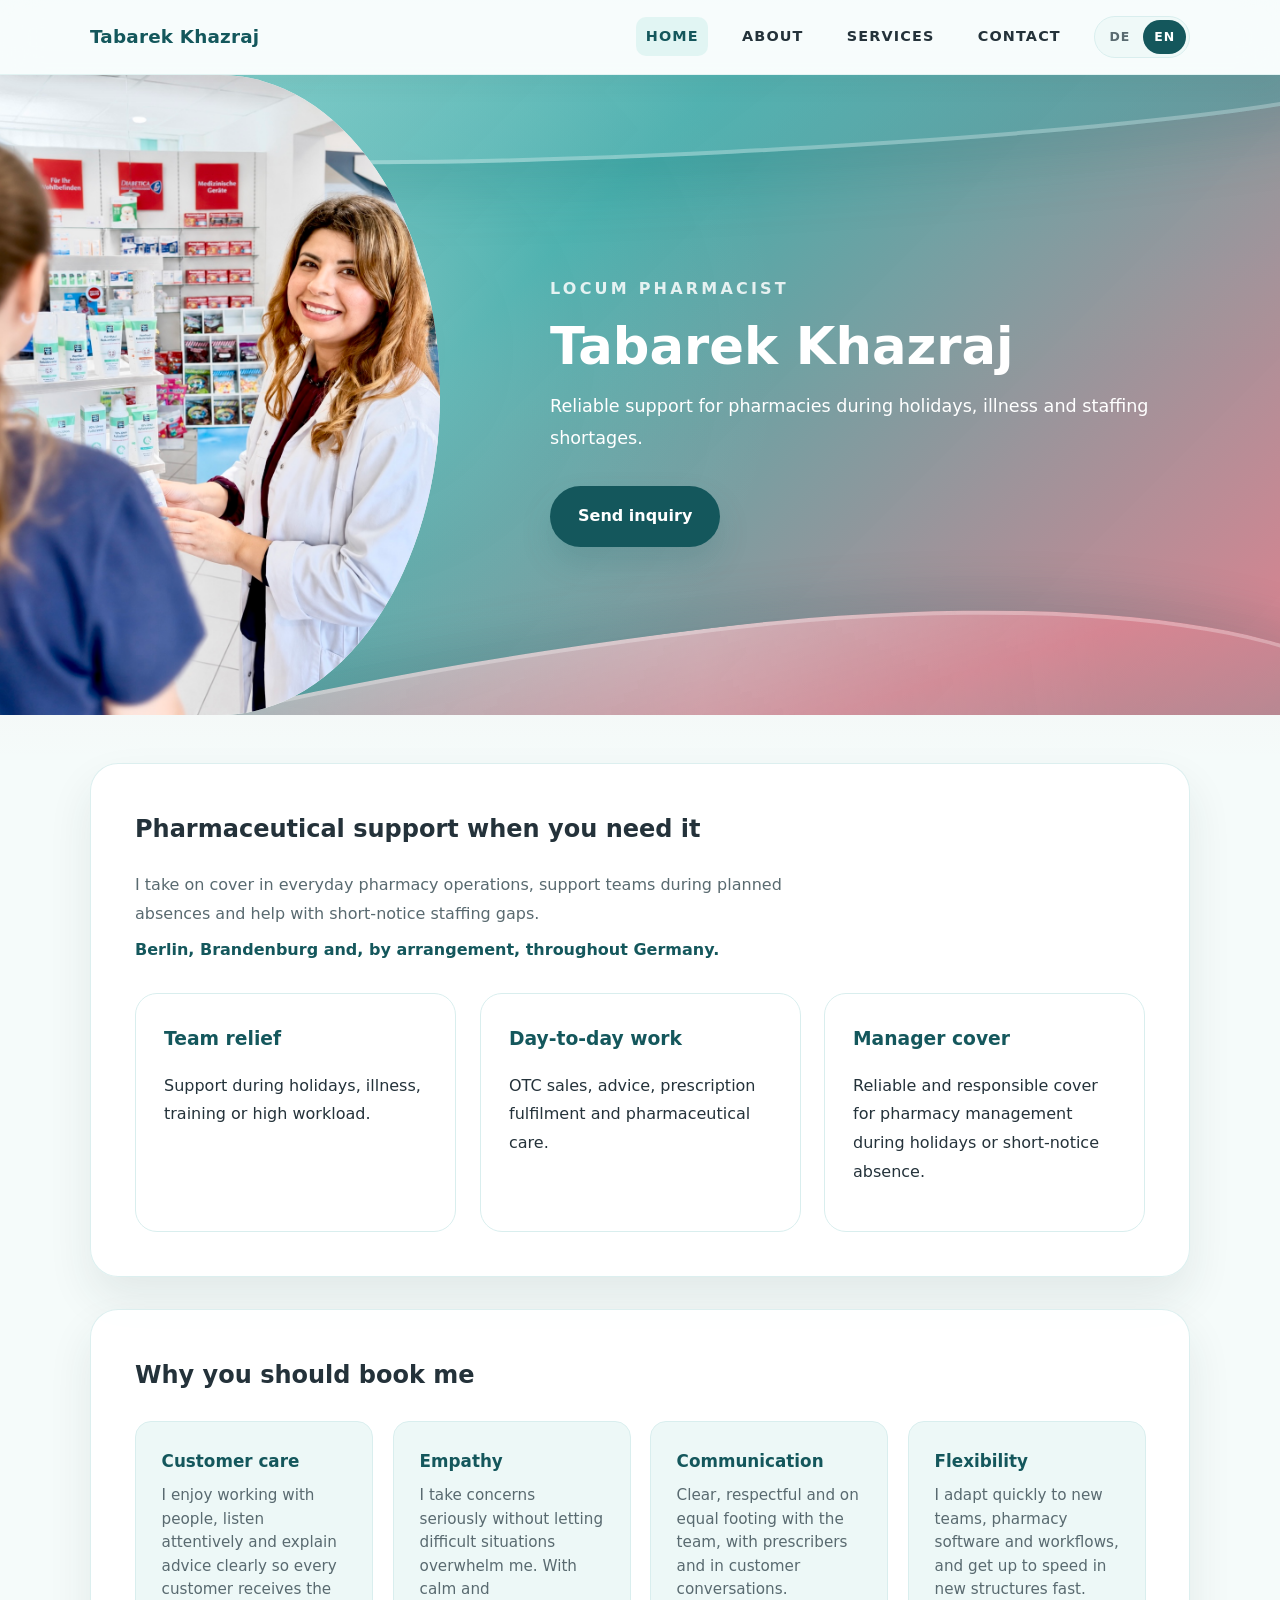
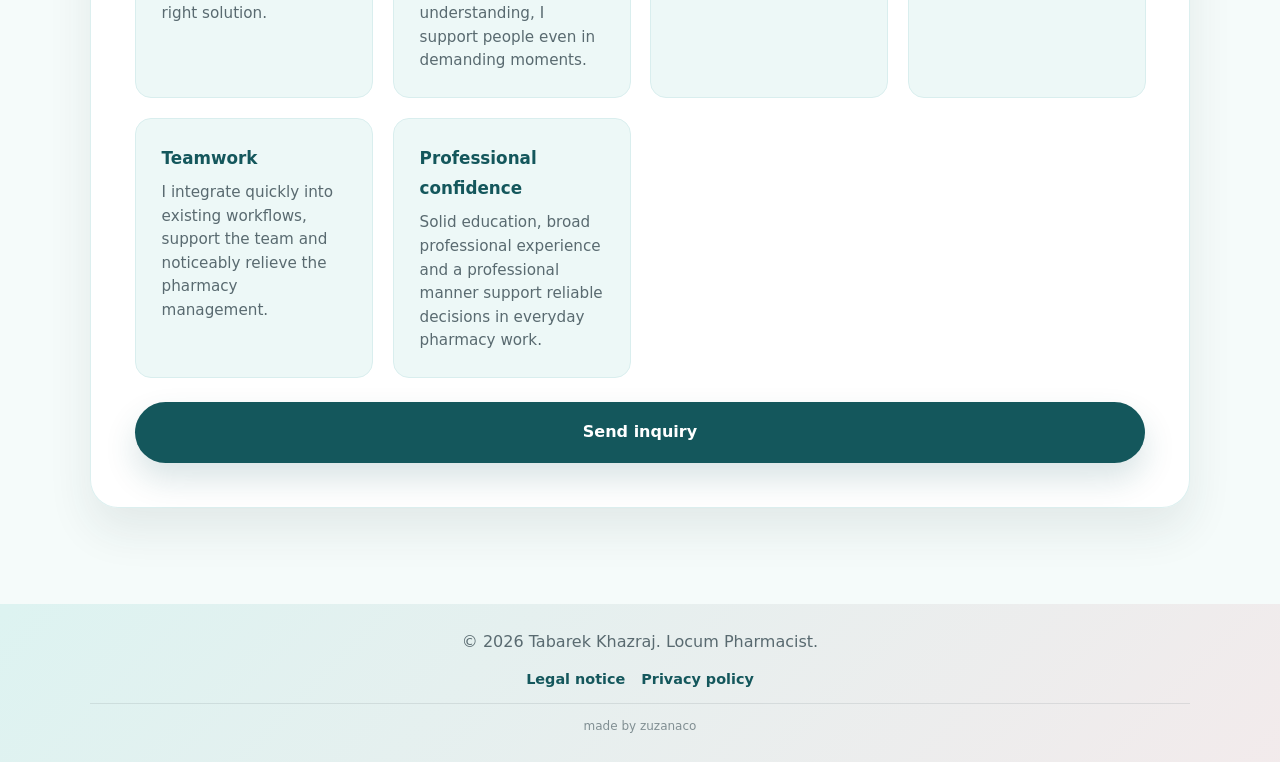
==== commit 28b0a79d: "Add technical SEO setup" ====
--- a/index.html
+++ b/index.html
@@ -5,15 +5,54 @@
     <meta name="viewport" content="width=device-width,initial-scale=1" />
     <meta
       name="description"
-      content="Tabarek Khazraj bietet flexible Vertretungen für Apotheken in Deutschland."
+      content="Erfahrene Vertretungsapothekerin für Berlin und Brandenburg. Unterstützung bei Urlaub, Krankheit, Personalengpässen und der Vertretung der Apothekenleitung."
     />
-    <title>Tabarek Khazraj — Vertretungs-Apothekerin</title>
+    <title>Vertretungsapothekerin Berlin &amp; Brandenburg | Tabarek Khazraj</title>
+    <link rel="canonical" href="https://apothekerin-khazraj.de/" />
+    <link rel="alternate" hreflang="de" href="https://apothekerin-khazraj.de/" />
+    <link rel="alternate" hreflang="x-default" href="https://apothekerin-khazraj.de/" />
+    <meta property="og:type" content="website" />
+    <meta property="og:locale" content="de_DE" />
+    <meta property="og:site_name" content="Tabarek Khazraj" />
+    <meta property="og:title" content="Vertretungsapothekerin Berlin &amp; Brandenburg" />
+    <meta property="og:description" content="Zuverlässige Apothekenvertretung bei Urlaub, Krankheit und Personalengpässen." />
+    <meta property="og:url" content="https://apothekerin-khazraj.de/" />
+    <!-- TODO: Add a 1200x630 social sharing image before adding og:image. -->
+    <meta name="twitter:card" content="summary_large_image" />
     <link rel="stylesheet" href="style.css?v=20260715-merged-features" />
+    <script type="application/ld+json">
+      {
+        "@context": "https://schema.org",
+        "@type": "ProfessionalService",
+        "name": "Tabarek Khazraj - Vertretungsapothekerin",
+        "url": "https://apothekerin-khazraj.de/",
+        "description": "Selbstständige Vertretungsapothekerin für Apotheken in Berlin, Brandenburg und nach Vereinbarung deutschlandweit.",
+        "areaServed": [
+          {
+            "@type": "State",
+            "name": "Berlin"
+          },
+          {
+            "@type": "State",
+            "name": "Brandenburg"
+          },
+          {
+            "@type": "Country",
+            "name": "Deutschland"
+          }
+        ],
+        "founder": {
+          "@type": "Person",
+          "name": "Tabarek Khazraj",
+          "jobTitle": "Vertretungsapothekerin"
+        }
+      }
+    </script>
   </head>
   <body data-page="Home">
     <header class="top-nav">
       <div class="container top-nav__inner">
-        <a class="top-nav__brand" href="index.html">Tabarek Khazraj</a>
+        <a class="top-nav__brand" href="/">Tabarek Khazraj</a>
         <div class="top-nav__menu">
           <input class="top-nav__toggle" type="checkbox" id="site-menu-toggle" />
           <label class="top-nav__menu-button" for="site-menu-toggle" aria-label="Menu">
@@ -23,7 +62,7 @@
           </label>
           <div class="top-nav__menu-panel">
             <nav class="top-nav__links" aria-label="Hauptnavigation" data-i18n-attr="aria-label:nav.mainAria">
-              <a href="index.html" data-nav="home" aria-current="page" data-i18n="nav.home">Home</a>
+              <a href="/" data-nav="home" aria-current="page" data-i18n="nav.home">Home</a>
               <a href="about.html" data-nav="about" data-i18n="nav.about">Über mich</a>
               <a href="leistungen.html" data-nav="services" data-i18n="nav.services">Leistungen</a>
               <a href="kontakt.html" data-nav="contact" data-i18n="nav.contact">Kontakt</a>
@@ -39,7 +78,7 @@
 
     <header class="hero">
       <figure class="image-slot image-slot--hero">
-        <img src="images/about.jpeg" alt="Tabarek Khazraj" data-i18n-attr="alt:hero.portraitAlt" onerror="this.style.display='none'" />
+        <img src="images/about.jpeg" alt="Vertretungsapothekerin Tabarek Khazraj" width="1086" height="1448" data-i18n-attr="alt:hero.portraitAlt" onerror="this.style.display='none'" />
       </figure>
       <div class="container hero-content">
         <div class="hero-copy">
@@ -110,6 +149,7 @@
         </div>
       </section>
 
+      <!-- Placeholder testimonials are intentionally hidden until real references are available. -->
       <section class="container section" id="bewertungen" hidden>
         <h2 data-i18n="reviews.title">Bewertungen</h2>
         <p class="intro-text" data-i18n="reviews.lead">Was andere über mich sagen</p>
--- a/style.css
+++ b/style.css
@@ -121,6 +121,7 @@
 
 .hero-copy {
   max-width: 640px;
+  min-width: 0;
 }
 
 .hero .eyebrow {
@@ -135,12 +136,15 @@
   font-size: clamp(3rem, 4vw, 4.5rem);
   margin: 0 0 1rem;
   line-height: 1.05;
+  overflow-wrap: anywhere;
+  word-break: break-word;
 }
 
 .hero .lead {
   font-size: 1.1rem;
   max-width: 56ch;
   margin-bottom: 2rem;
+  overflow-wrap: anywhere;
 }
 
 .hero-buttons {
@@ -727,6 +731,16 @@
   .button {
     width: 100%;
     text-align: center;
+  }
+
+  .hero h1 {
+    font-size: 1.55rem;
+    max-width: calc(100vw - 2rem);
+  }
+
+  .hero-buttons .button {
+    max-width: 100%;
+    white-space: normal;
   }
 
   .contact-detail {
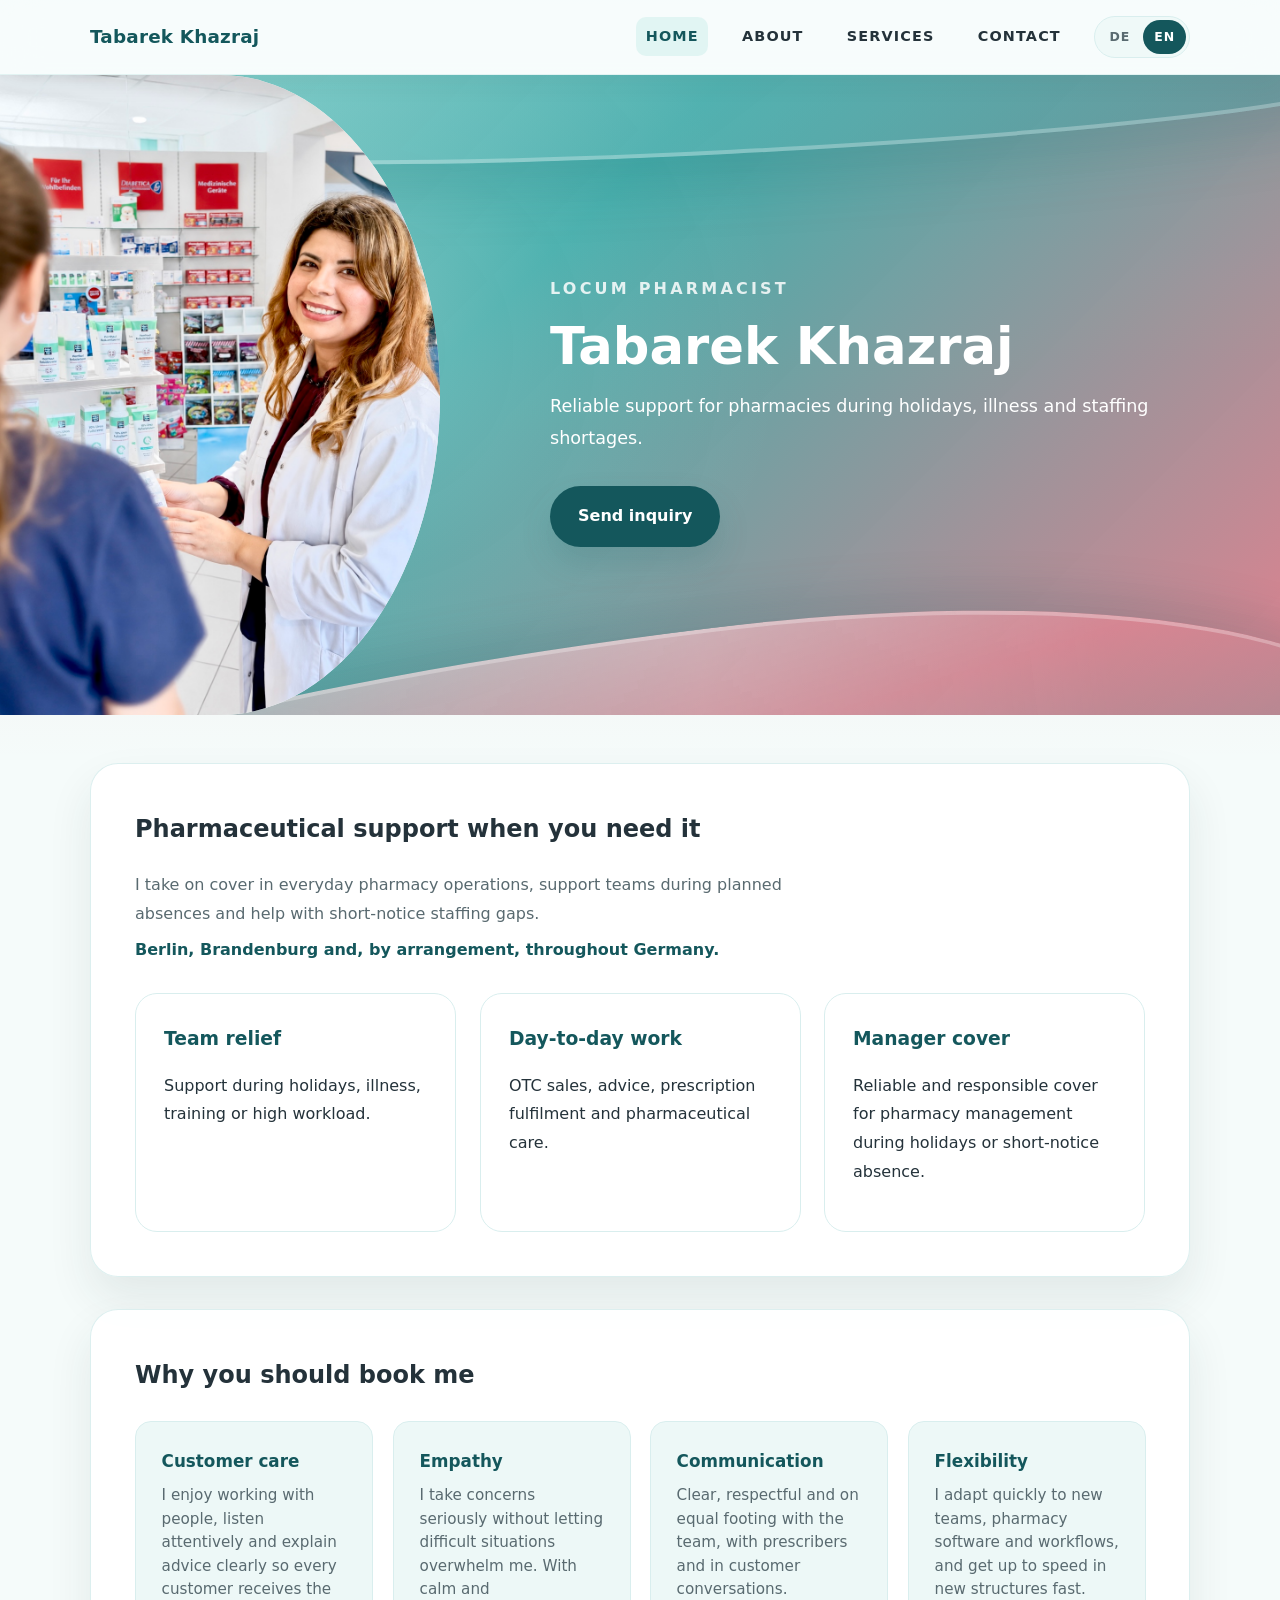
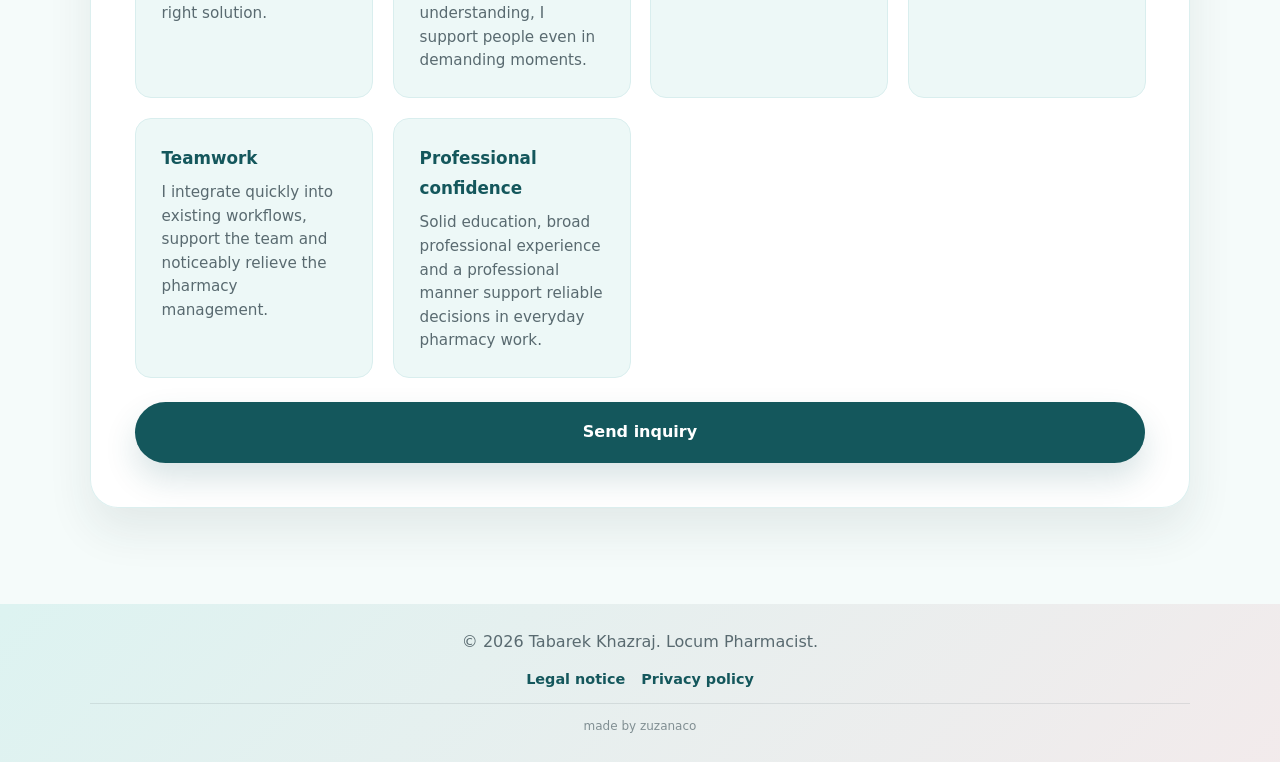
==== commit 05a1f82d: "Add Open Graph image metadata" ====
--- a/index.html
+++ b/index.html
@@ -17,7 +17,16 @@
     <meta property="og:title" content="Vertretungsapothekerin Berlin &amp; Brandenburg" />
     <meta property="og:description" content="Zuverlässige Apothekenvertretung bei Urlaub, Krankheit und Personalengpässen." />
     <meta property="og:url" content="https://apothekerin-khazraj.de/" />
-    <!-- TODO: Add a 1200x630 social sharing image before adding og:image. -->
+    <meta
+      property="og:image"
+      content="https://apothekerin-khazraj.de/assets/images/og-image.jpg"
+    />
+    <meta property="og:image:width" content="1200" />
+    <meta property="og:image:height" content="630" />
+    <meta
+      property="og:image:alt"
+      content="Tabarek Khazraj – Vertretungsapothekerin für Berlin und Brandenburg"
+    />
     <meta name="twitter:card" content="summary_large_image" />
     <link rel="stylesheet" href="style.css?v=20260715-merged-features" />
     <script type="application/ld+json">
--- a/style.css
+++ b/style.css
@@ -46,11 +46,11 @@
 }
 
 .section-reveal {
-  opacity: 0;
-  transform: translateY(42px);
+  opacity: 1;
+  transform: none;
   transition:
-    opacity 0.72s ease,
-    transform 0.72s cubic-bezier(0.22, 1, 0.36, 1);
+    opacity 0.4s ease,
+    transform 0.4s cubic-bezier(0.22, 1, 0.36, 1);
   transition-delay: var(--reveal-delay, 0ms);
   will-change: opacity, transform;
 }
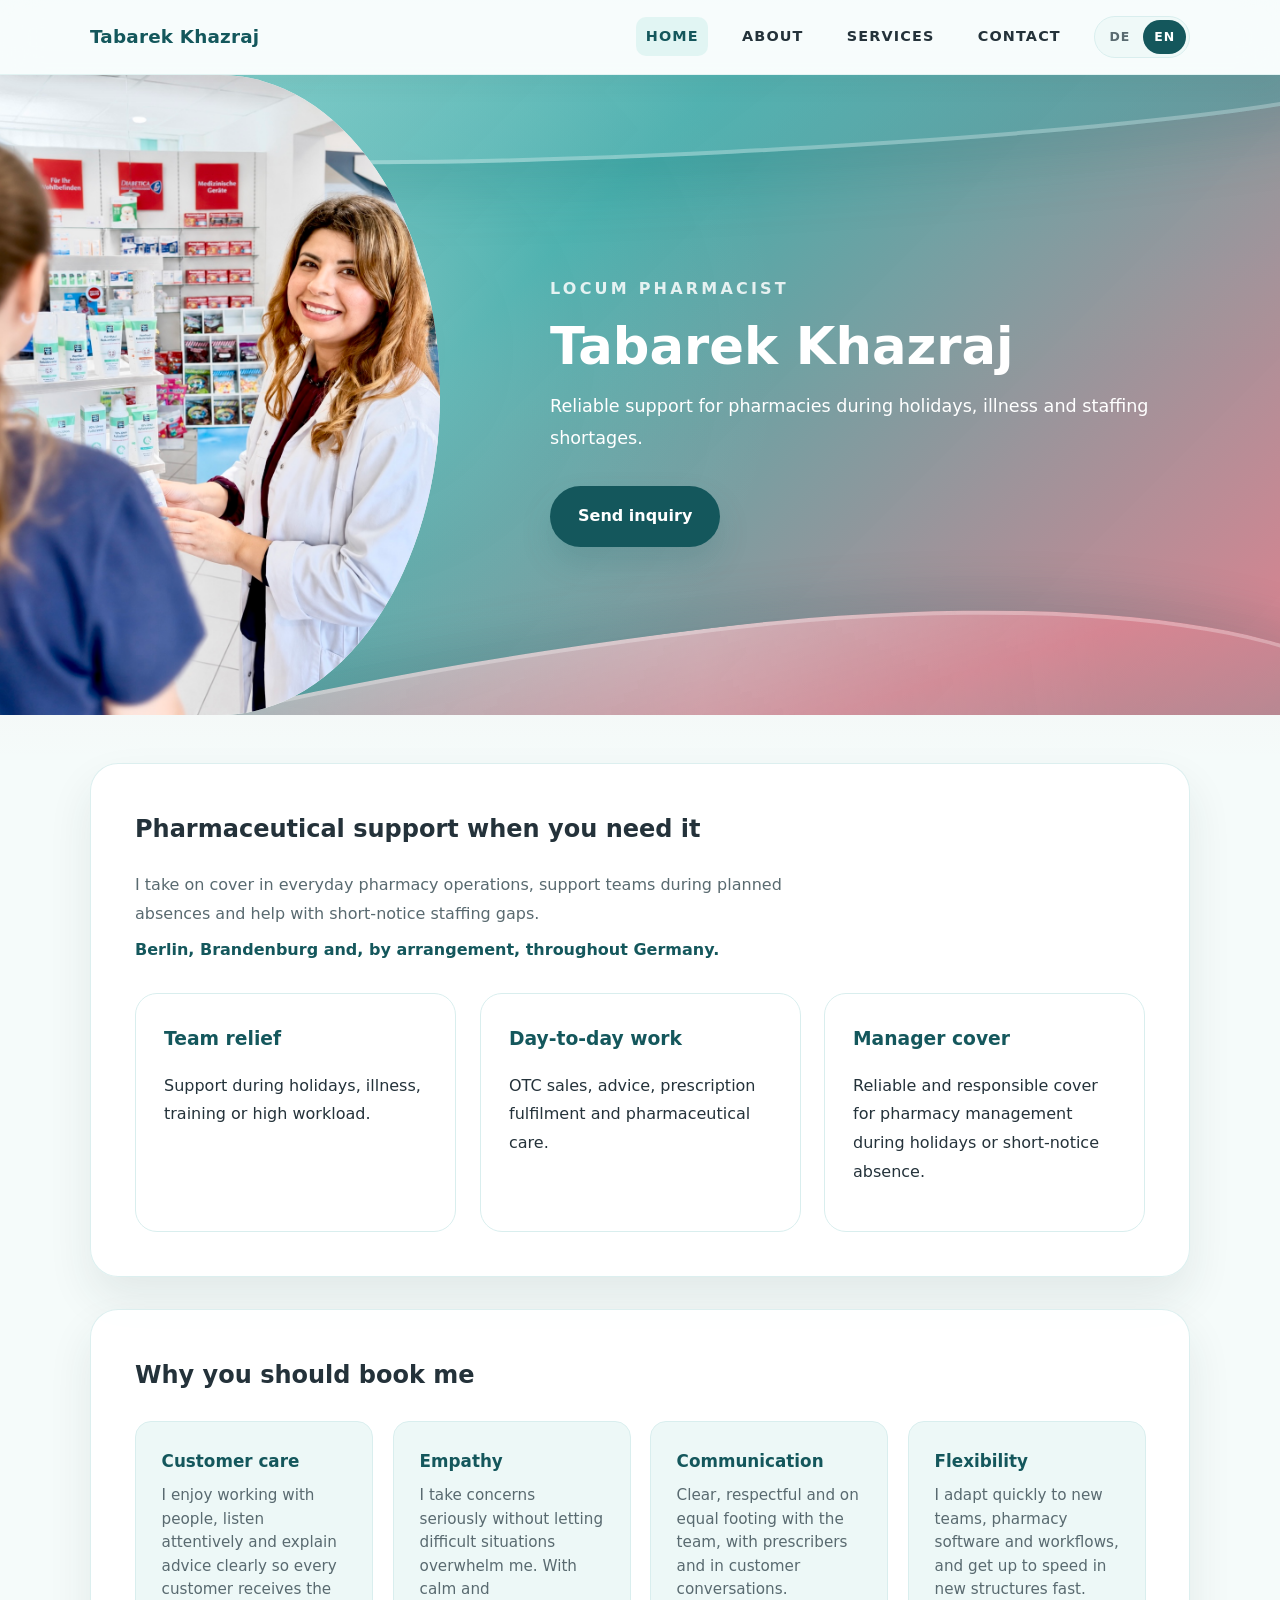
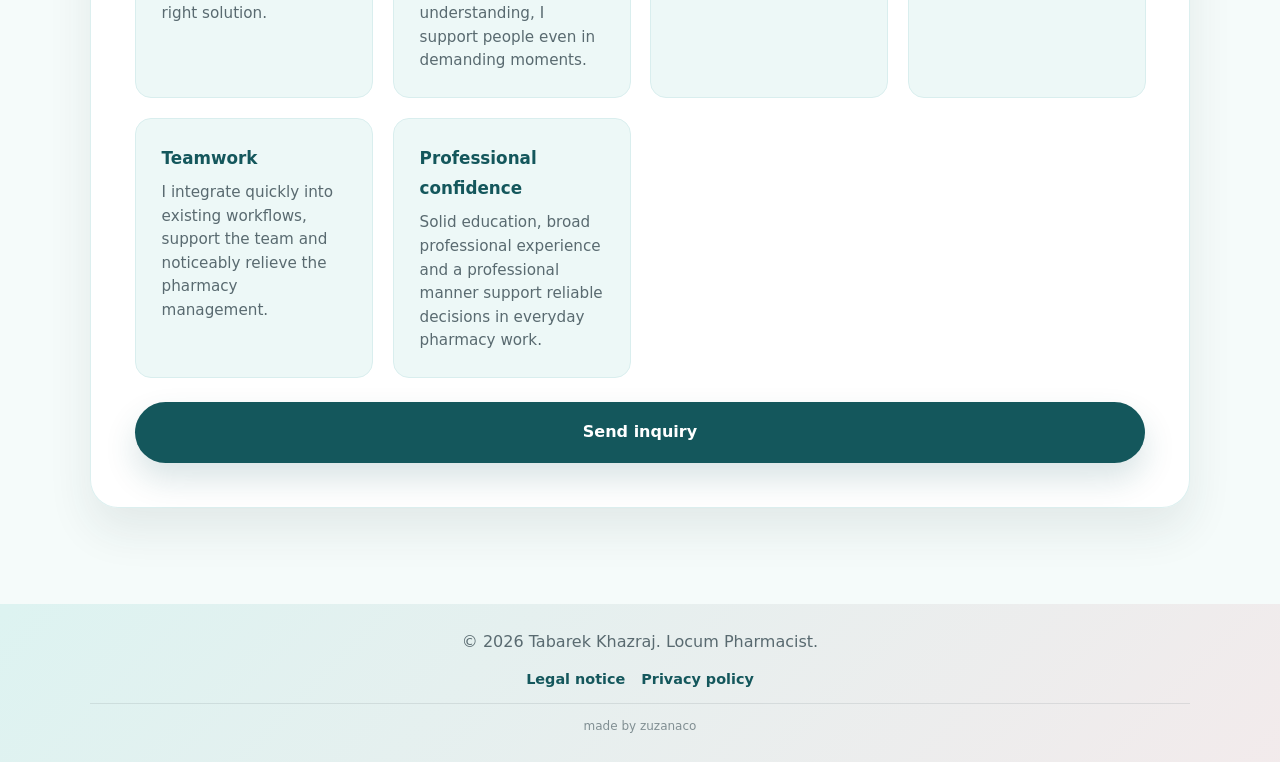
==== commit bb5ea04b: "Fix Open Graph image URL" ====
--- a/index.html
+++ b/index.html
@@ -19,7 +19,7 @@
     <meta property="og:url" content="https://apothekerin-khazraj.de/" />
     <meta
       property="og:image"
-      content="https://apothekerin-khazraj.de/assets/images/og-image.jpg"
+      content="https://apothekerin-khazraj.de/images/og-image.jpg"
     />
     <meta property="og:image:width" content="1200" />
     <meta property="og:image:height" content="630" />
